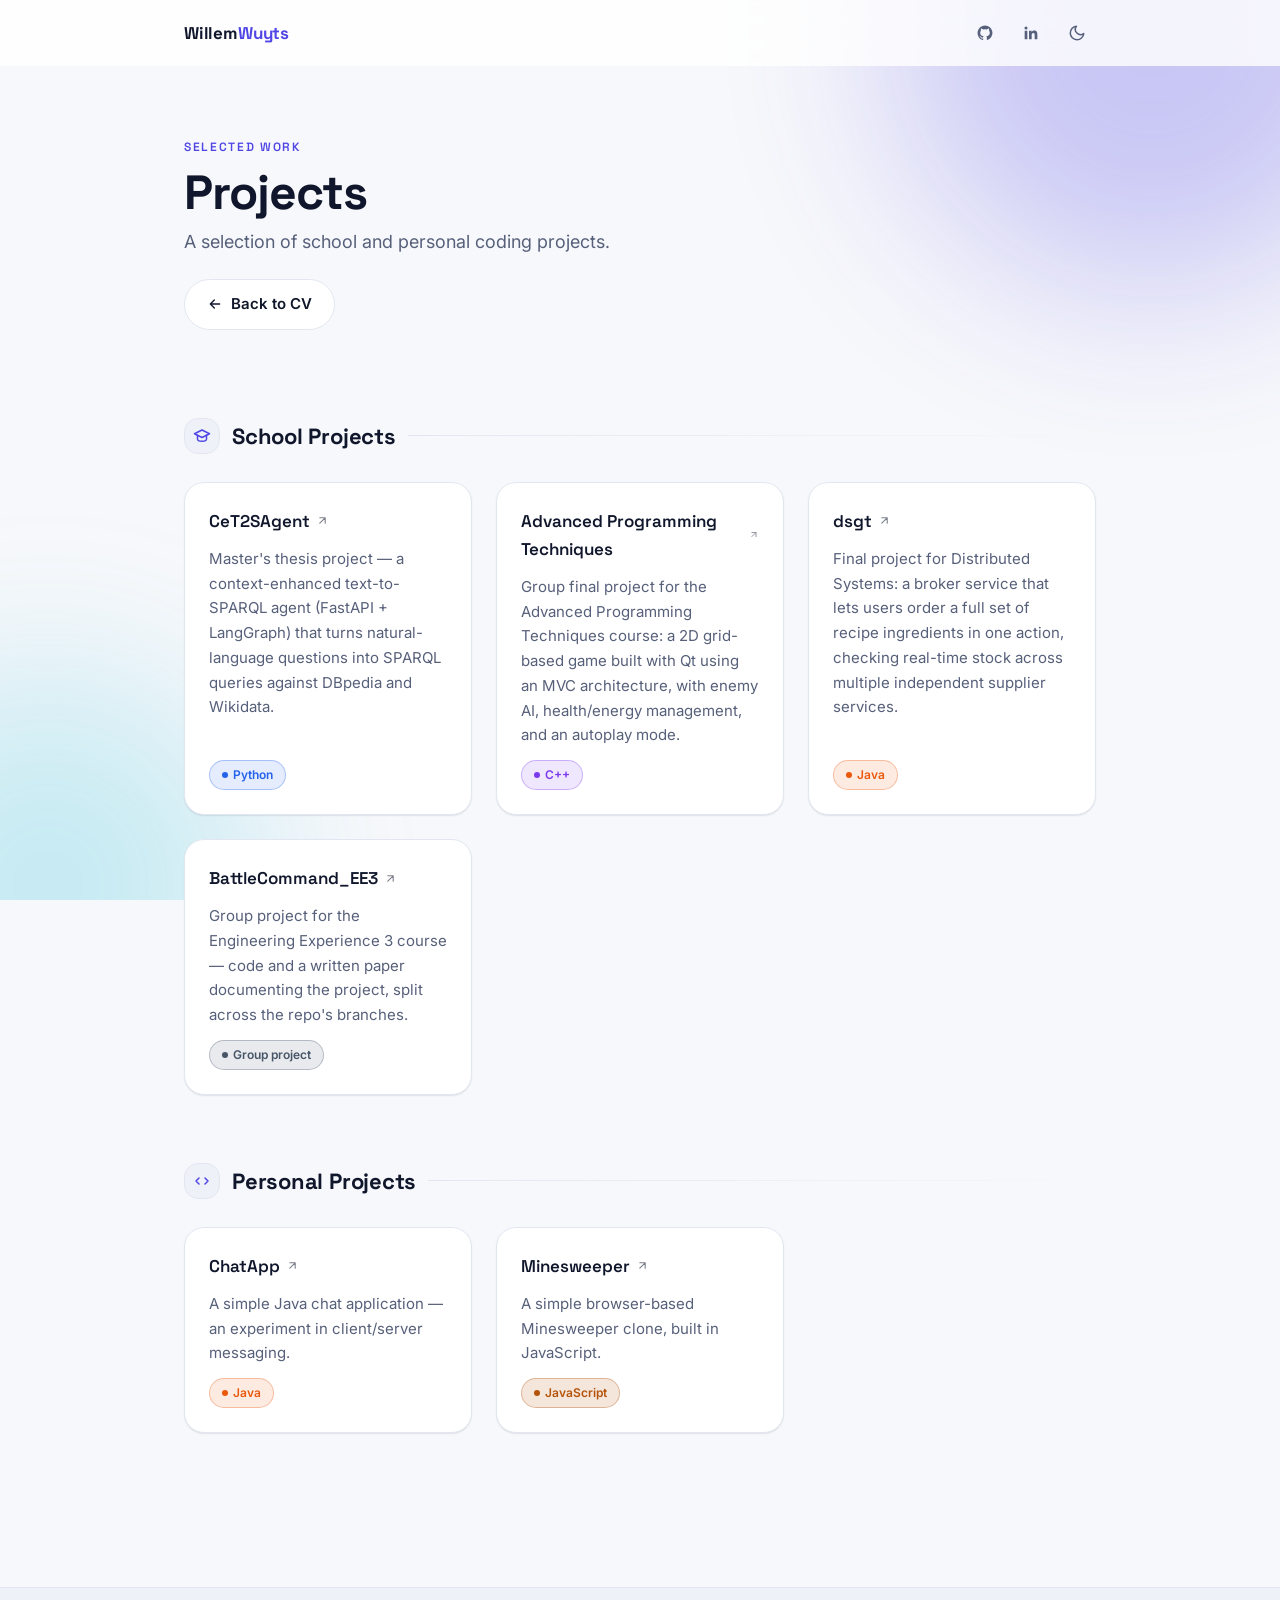
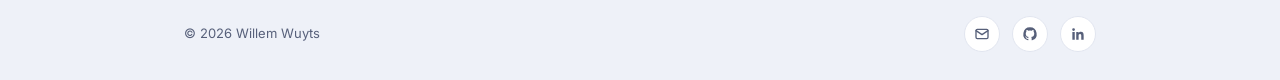
==== projects.html @ 192b3c90 "Redesign: gradient/dark-mode visual overhaul (exploratory) Full restyle of the CV site: nav bar, her" ====
<!DOCTYPE html>
<html lang="en">
<head>
  <meta charset="UTF-8">
  <script>document.documentElement.classList.add('js');</script>
  <meta name="viewport" content="width=device-width, initial-scale=1.0">
  <title>Projects — Willem Wuyts</title>
  <meta name="description" content="School and personal coding projects by Willem Wuyts.">
  <meta name="theme-color" media="(prefers-color-scheme: light)" content="#f7f8fb">
  <meta name="theme-color" media="(prefers-color-scheme: dark)" content="#090c16">

  <meta property="og:type" content="website">
  <meta property="og:title" content="Projects — Willem Wuyts">
  <meta property="og:description" content="School and personal coding projects by Willem Wuyts.">
  <meta property="og:url" content="https://wuytsw.github.io/projects.html">
  <meta property="og:image" content="https://wuytsw.github.io/assets/photo.jpg">
  <meta name="twitter:card" content="summary">

  <link rel="icon" href="assets/favicon.svg" type="image/svg+xml">

  <link rel="preconnect" href="https://fonts.googleapis.com">
  <link rel="preconnect" href="https://fonts.gstatic.com" crossorigin>
  <link href="https://fonts.googleapis.com/css2?family=Inter:wght@400;500;600;700&family=Space+Grotesk:wght@500;600;700&display=swap" rel="stylesheet">

  <link rel="stylesheet" href="css/style.css">
</head>
<body>
  <a class="skip-link" href="#main">Skip to content</a>
  <div class="bg-decor" aria-hidden="true"></div>

  <nav class="site-nav">
    <div class="nav-inner">
      <a class="nav-brand" href="index.html">Willem<span>Wuyts</span></a>

      <details class="nav-details">
        <summary class="nav-toggle" aria-label="Toggle menu">
          <svg viewBox="0 0 24 24" fill="none" stroke="currentColor" stroke-width="2" stroke-linecap="round" stroke-linejoin="round"><path d="M3 6h18M3 12h18M3 18h18"/></svg>
        </summary>
        <ul class="nav-menu">
          <li><a href="index.html#about">About</a></li>
          <li><a href="index.html#experience">Experience</a></li>
          <li><a href="index.html#education">Education</a></li>
          <li><a href="index.html#skills">Skills</a></li>
          <li><a href="projects.html" class="active">Projects</a></li>
        </ul>
      </details>

      <div class="nav-actions">
        <a class="nav-icon-link" href="https://github.com/WuytsW" target="_blank" rel="noopener" aria-label="Willem's GitHub profile">
          <svg viewBox="0 0 24 24" fill="currentColor"><path d="M12 2a10 10 0 0 0-3.16 19.49c.5.09.68-.22.68-.48v-1.7c-2.78.6-3.37-1.34-3.37-1.34-.46-1.16-1.11-1.47-1.11-1.47-.91-.62.07-.6.07-.6 1 .07 1.53 1.03 1.53 1.03.89 1.53 2.34 1.09 2.91.83.09-.65.35-1.09.63-1.34-2.22-.25-4.56-1.11-4.56-4.94 0-1.09.39-1.99 1.03-2.69-.1-.25-.45-1.27.1-2.64 0 0 .84-.27 2.75 1.03a9.5 9.5 0 0 1 5 0c1.91-1.3 2.75-1.03 2.75-1.03.55 1.37.2 2.39.1 2.64.64.7 1.03 1.6 1.03 2.69 0 3.84-2.34 4.68-4.57 4.93.36.31.68.92.68 1.85v2.74c0 .27.18.58.69.48A10 10 0 0 0 12 2z"/></svg>
        </a>
        <a class="nav-icon-link" href="https://www.linkedin.com/in/willem-wuyts-400473408" target="_blank" rel="noopener" aria-label="Willem's LinkedIn profile">
          <svg viewBox="0 0 24 24" fill="currentColor"><path d="M20.45 20.45h-3.55v-5.57c0-1.33-.02-3.03-1.85-3.03-1.85 0-2.14 1.45-2.14 2.94v5.66H9.36V9h3.41v1.56h.05c.48-.9 1.64-1.85 3.38-1.85 3.6 0 4.27 2.37 4.27 5.46v6.28zM5.34 7.43a2.06 2.06 0 1 1 0-4.12 2.06 2.06 0 0 1 0 4.12zM7.12 20.45H3.56V9h3.56v11.45z"/></svg>
        </a>
        <button class="theme-toggle" id="theme-toggle" type="button" aria-label="Toggle dark mode" aria-pressed="false">
          <svg class="icon-sun" viewBox="0 0 24 24" fill="none" stroke="currentColor" stroke-width="2" stroke-linecap="round" stroke-linejoin="round"><circle cx="12" cy="12" r="4"/><path d="M12 2v2M12 20v2M4.93 4.93l1.41 1.41M17.66 17.66l1.41 1.41M2 12h2M20 12h2M4.93 19.07l1.41-1.41M17.66 6.34l1.41-1.41"/></svg>
          <svg class="icon-moon" viewBox="0 0 24 24" fill="none" stroke="currentColor" stroke-width="2" stroke-linecap="round" stroke-linejoin="round"><path d="M21 12.79A9 9 0 1 1 11.21 3 7 7 0 0 0 21 12.79z"/></svg>
        </button>
      </div>
    </div>
  </nav>

  <header class="hero">
    <div class="hero-inner">
      <div class="hero-text reveal">
        <p class="eyebrow">Selected work</p>
        <h1>Projects</h1>
        <p class="tagline">A selection of school and personal coding projects.</p>
        <div class="hero-actions">
          <a class="btn btn-ghost" href="index.html">
            <svg viewBox="0 0 24 24" fill="none" stroke="currentColor" stroke-width="2" stroke-linecap="round" stroke-linejoin="round"><path d="M19 12H5M11 18l-6-6 6-6"/></svg>
            Back to CV
          </a>
        </div>
      </div>
    </div>
  </header>

  <main id="main">
    <div class="container">

      <section id="school-projects" aria-labelledby="school-projects-heading">
        <div class="section-heading">
          <span class="icon">
            <svg viewBox="0 0 24 24" fill="none" stroke="currentColor" stroke-width="2" stroke-linecap="round" stroke-linejoin="round"><path d="M2 9 12 4l10 5-10 5-10-5z"/><path d="M6 11v5c0 1.5 2.5 3 6 3s6-1.5 6-3v-5"/></svg>
          </span>
          <h2 id="school-projects-heading">School Projects</h2>
          <span class="rule" aria-hidden="true"></span>
        </div>

        <div class="project-grid reveal-stagger">

          <div class="project-card reveal">
            <h3>
              <a href="https://github.com/WuytsW-KUL/CeT2SAgent" target="_blank" rel="noopener">
                CeT2SAgent
                <svg viewBox="0 0 24 24" fill="none" stroke="currentColor" stroke-width="2" stroke-linecap="round" stroke-linejoin="round"><path d="M7 17 17 7M7 7h10v10"/></svg>
              </a>
            </h3>
            <p>Master's thesis project — a context-enhanced text-to-SPARQL agent (FastAPI + LangGraph) that turns natural-language questions into SPARQL queries against DBpedia and Wikidata.</p>
            <span class="project-tag" data-tag="python">Python</span>
          </div>

          <div class="project-card reveal">
            <h3>
              <a href="https://github.com/WuytsW-KUL/Advanced-Programming-Techniques" target="_blank" rel="noopener">
                Advanced Programming Techniques
                <svg viewBox="0 0 24 24" fill="none" stroke="currentColor" stroke-width="2" stroke-linecap="round" stroke-linejoin="round"><path d="M7 17 17 7M7 7h10v10"/></svg>
              </a>
            </h3>
            <p>Group final project for the Advanced Programming Techniques course: a 2D grid-based game built with Qt using an MVC architecture, with enemy AI, health/energy management, and an autoplay mode.</p>
            <span class="project-tag" data-tag="cpp">C++</span>
          </div>

          <div class="project-card reveal">
            <h3>
              <a href="https://github.com/WuytsW-KUL/dsgt" target="_blank" rel="noopener">
                dsgt
                <svg viewBox="0 0 24 24" fill="none" stroke="currentColor" stroke-width="2" stroke-linecap="round" stroke-linejoin="round"><path d="M7 17 17 7M7 7h10v10"/></svg>
              </a>
            </h3>
            <p>Final project for Distributed Systems: a broker service that lets users order a full set of recipe ingredients in one action, checking real-time stock across multiple independent supplier services.</p>
            <span class="project-tag" data-tag="java">Java</span>
          </div>

          <div class="project-card reveal">
            <h3>
              <a href="https://github.com/LiamHeynderickx/BattleCommand_EE3" target="_blank" rel="noopener">
                BattleCommand_EE3
                <svg viewBox="0 0 24 24" fill="none" stroke="currentColor" stroke-width="2" stroke-linecap="round" stroke-linejoin="round"><path d="M7 17 17 7M7 7h10v10"/></svg>
              </a>
            </h3>
            <p>Group project for the Engineering Experience 3 course — code and a written paper documenting the project, split across the repo's branches.</p>
            <span class="project-tag" data-tag="group">Group project</span>
          </div>

        </div>
      </section>

      <section id="personal-projects" aria-labelledby="personal-projects-heading">
        <div class="section-heading">
          <span class="icon">
            <svg viewBox="0 0 24 24" fill="none" stroke="currentColor" stroke-width="2" stroke-linecap="round" stroke-linejoin="round"><path d="m8 16-4-4 4-4M16 8l4 4-4 4"/></svg>
          </span>
          <h2 id="personal-projects-heading">Personal Projects</h2>
          <span class="rule" aria-hidden="true"></span>
        </div>

        <div class="project-grid reveal-stagger">

          <div class="project-card reveal">
            <h3>
              <a href="https://github.com/WuytsW/ChatApp" target="_blank" rel="noopener">
                ChatApp
                <svg viewBox="0 0 24 24" fill="none" stroke="currentColor" stroke-width="2" stroke-linecap="round" stroke-linejoin="round"><path d="M7 17 17 7M7 7h10v10"/></svg>
              </a>
            </h3>
            <p>A simple Java chat application — an experiment in client/server messaging.</p>
            <span class="project-tag" data-tag="java">Java</span>
          </div>

          <div class="project-card reveal">
            <h3>
              <a href="https://github.com/WuytsW/Minesweeper" target="_blank" rel="noopener">
                Minesweeper
                <svg viewBox="0 0 24 24" fill="none" stroke="currentColor" stroke-width="2" stroke-linecap="round" stroke-linejoin="round"><path d="M7 17 17 7M7 7h10v10"/></svg>
              </a>
            </h3>
            <p>A simple browser-based Minesweeper clone, built in JavaScript.</p>
            <span class="project-tag" data-tag="javascript">JavaScript</span>
          </div>

        </div>
      </section>

    </div>
  </main>

  <footer>
    <div class="footer-inner">
      <p class="footer-note">&copy; 2026 Willem Wuyts</p>
      <ul class="footer-links">
        <li>
          <a href="mailto:wuytswillem@gmail.com" aria-label="Email Willem">
            <svg viewBox="0 0 24 24" fill="none" stroke="currentColor" stroke-width="2" stroke-linecap="round" stroke-linejoin="round"><rect x="3" y="5" width="18" height="14" rx="2"/><path d="m3 7 9 6 9-6"/></svg>
          </a>
        </li>
        <li>
          <a href="https://github.com/WuytsW" target="_blank" rel="noopener" aria-label="Willem's GitHub profile">
            <svg viewBox="0 0 24 24" fill="currentColor"><path d="M12 2a10 10 0 0 0-3.16 19.49c.5.09.68-.22.68-.48v-1.7c-2.78.6-3.37-1.34-3.37-1.34-.46-1.16-1.11-1.47-1.11-1.47-.91-.62.07-.6.07-.6 1 .07 1.53 1.03 1.53 1.03.89 1.53 2.34 1.09 2.91.83.09-.65.35-1.09.63-1.34-2.22-.25-4.56-1.11-4.56-4.94 0-1.09.39-1.99 1.03-2.69-.1-.25-.45-1.27.1-2.64 0 0 .84-.27 2.75 1.03a9.5 9.5 0 0 1 5 0c1.91-1.3 2.75-1.03 2.75-1.03.55 1.37.2 2.39.1 2.64.64.7 1.03 1.6 1.03 2.69 0 3.84-2.34 4.68-4.57 4.93.36.31.68.92.68 1.85v2.74c0 .27.18.58.69.48A10 10 0 0 0 12 2z"/></svg>
          </a>
        </li>
        <li>
          <a href="https://www.linkedin.com/in/willem-wuyts-400473408" target="_blank" rel="noopener" aria-label="Willem's LinkedIn profile">
            <svg viewBox="0 0 24 24" fill="currentColor"><path d="M20.45 20.45h-3.55v-5.57c0-1.33-.02-3.03-1.85-3.03-1.85 0-2.14 1.45-2.14 2.94v5.66H9.36V9h3.41v1.56h.05c.48-.9 1.64-1.85 3.38-1.85 3.6 0 4.27 2.37 4.27 5.46v6.28zM5.34 7.43a2.06 2.06 0 1 1 0-4.12 2.06 2.06 0 0 1 0 4.12zM7.12 20.45H3.56V9h3.56v11.45z"/></svg>
          </a>
        </li>
      </ul>
    </div>
  </footer>

  <a href="#top" class="back-to-top" aria-label="Back to top">
    <svg viewBox="0 0 24 24" fill="none" stroke="currentColor" stroke-width="2" stroke-linecap="round" stroke-linejoin="round"><path d="M12 19V5M5 12l7-7 7 7"/></svg>
  </a>

  <script src="js/main.js"></script>
</body>
</html>
---- css/style.css ----
/* ==========================================================================
   Design tokens
   ========================================================================== */

:root {
  /* Light theme (default) */
  --bg: #f7f8fb;
  --surface: #ffffff;
  --surface-alt: #eef1f8;
  --text: #10162b;
  --text-muted: #57607a;
  --border: #e2e6f0;
  --border-strong: #c7cee0;

  --accent-a: #4f46e5;   /* indigo */
  --accent-b: #06b6d4;   /* cyan */
  --accent: #4f46e5;
  --accent-strong: #4338ca;
  --focus: #4f46e5;

  --gradient-accent: linear-gradient(135deg, var(--accent-a), var(--accent-b));

  --shadow-sm: 0 1px 2px rgba(16, 22, 43, 0.06), 0 1px 1px rgba(16, 22, 43, 0.04);
  --shadow-md: 0 6px 16px rgba(16, 22, 43, 0.08), 0 2px 6px rgba(16, 22, 43, 0.05);
  --shadow-lg: 0 18px 40px rgba(16, 22, 43, 0.14), 0 6px 12px rgba(16, 22, 43, 0.06);

  --font-sans: "Inter", -apple-system, BlinkMacSystemFont, "Segoe UI", Roboto,
    Helvetica, Arial, sans-serif, "Apple Color Emoji", "Segoe UI Emoji";
  --font-display: "Space Grotesk", var(--font-sans);

  --container: 60rem;

  --radius-sm: 0.5rem;
  --radius-md: 0.875rem;
  --radius-lg: 1.25rem;
  --radius-full: 999px;

  --space-1: 0.5rem;
  --space-2: 1rem;
  --space-3: 1.5rem;
  --space-4: 2rem;
  --space-5: 3rem;

  color-scheme: light;
}

/* System dark mode (no explicit choice made yet) */
@media (prefers-color-scheme: dark) {
  :root:not([data-theme="light"]) {
    --bg: #090c16;
    --surface: #10152a;
    --surface-alt: #171d38;
    --text: #e8ebf7;
    --text-muted: #9aa3c4;
    --border: #262e4d;
    --border-strong: #38416a;

    --accent-a: #818cf8;
    --accent-b: #22d3ee;
    --accent: #8b93f9;
    --accent-strong: #a5b0fb;
    --focus: #8b93f9;

    --shadow-sm: 0 1px 2px rgba(0, 0, 0, 0.45);
    --shadow-md: 0 10px 24px rgba(0, 0, 0, 0.45);
    --shadow-lg: 0 22px 48px rgba(0, 0, 0, 0.55);

    color-scheme: dark;
  }
}

/* Explicit user choice, via the theme toggle (persisted in localStorage) */
:root[data-theme="dark"] {
  --bg: #090c16;
  --surface: #10152a;
  --surface-alt: #171d38;
  --text: #e8ebf7;
  --text-muted: #9aa3c4;
  --border: #262e4d;
  --border-strong: #38416a;

  --accent-a: #818cf8;
  --accent-b: #22d3ee;
  --accent: #8b93f9;
  --accent-strong: #a5b0fb;
  --focus: #8b93f9;

  --shadow-sm: 0 1px 2px rgba(0, 0, 0, 0.45);
  --shadow-md: 0 10px 24px rgba(0, 0, 0, 0.45);
  --shadow-lg: 0 22px 48px rgba(0, 0, 0, 0.55);

  color-scheme: dark;
}

/* ==========================================================================
   Reset
   ========================================================================== */

*,
*::before,
*::after {
  box-sizing: border-box;
}

body {
  margin: 0;
}

img {
  max-width: 100%;
  height: auto;
  display: block;
}

ul {
  list-style: none;
}

@media (prefers-reduced-motion: no-preference) {
  html {
    scroll-behavior: smooth;
  }
}

/* ==========================================================================
   Base / typography
   ========================================================================== */

html {
  -webkit-text-size-adjust: 100%;
  scrollbar-color: var(--border-strong) var(--surface-alt);
  scrollbar-width: thin;
}

body {
  min-height: 100vh;
  display: flex;
  flex-direction: column;
  background: var(--bg);
  color: var(--text);
  font-family: var(--font-sans);
  font-size: 1rem;
  line-height: 1.65;
  -webkit-font-smoothing: antialiased;
  text-rendering: optimizeLegibility;
  transition: background-color 0.2s ease, color 0.2s ease;
}

main {
  flex: 1 0 auto;
  position: relative;
  z-index: 1;
}

h1, h2, h3 {
  font-family: var(--font-display);
  color: var(--text);
}

p {
  margin: 0 0 var(--space-2);
}

a {
  color: var(--accent-strong);
  text-decoration-thickness: 1px;
  text-underline-offset: 2px;
}

a:hover {
  text-decoration-color: currentColor;
}

:focus-visible {
  outline: 2px solid var(--focus);
  outline-offset: 3px;
  border-radius: 2px;
}

::selection {
  background: var(--accent-a);
  color: #fff;
}

/* Skip link */
.skip-link {
  position: absolute;
  left: 1rem;
  top: -3rem;
  z-index: 100;
  background: var(--accent);
  color: #fff;
  padding: 0.6rem 1rem;
  border-radius: var(--radius-sm);
  text-decoration: none;
  font-weight: 600;
  font-size: 0.875rem;
  transition: top 0.2s ease;
}

.skip-link:focus {
  top: 1rem;
}

/* ==========================================================================
   Decorative background
   ========================================================================== */

.bg-decor {
  position: fixed;
  inset: 0;
  overflow: hidden;
  z-index: 0;
  pointer-events: none;
}

.bg-decor::before,
.bg-decor::after {
  content: "";
  position: absolute;
  border-radius: 50%;
  filter: blur(90px);
  opacity: 0.28;
}

.bg-decor::before {
  width: 32rem;
  height: 32rem;
  top: -14rem;
  right: -8rem;
  background: var(--accent-a);
}

.bg-decor::after {
  width: 26rem;
  height: 26rem;
  bottom: -12rem;
  left: -10rem;
  background: var(--accent-b);
  opacity: 0.2;
}

@media (prefers-color-scheme: dark) {
  :root:not([data-theme="light"]) .bg-decor::before,
  :root:not([data-theme="light"]) .bg-decor::after {
    opacity: 0.16;
  }
}

:root[data-theme="dark"] .bg-decor::before,
:root[data-theme="dark"] .bg-decor::after {
  opacity: 0.16;
}

/* ==========================================================================
   Navigation
   ========================================================================== */

.site-nav {
  position: sticky;
  top: 0;
  z-index: 50;
  background: color-mix(in srgb, var(--surface) 80%, transparent);
  backdrop-filter: blur(12px);
  -webkit-backdrop-filter: blur(12px);
  border-bottom: 1px solid transparent;
  transition: border-color 0.2s ease, box-shadow 0.2s ease, background-color 0.2s ease;
}

.site-nav.scrolled {
  border-bottom-color: var(--border);
  box-shadow: var(--shadow-sm);
}

.nav-inner {
  max-width: var(--container);
  margin-inline: auto;
  padding: 0.85rem 1.5rem;
  display: flex;
  align-items: center;
  justify-content: space-between;
  gap: 1rem;
}

.nav-brand {
  font-family: var(--font-display);
  font-weight: 700;
  font-size: 1.0625rem;
  letter-spacing: -0.01em;
  color: var(--text);
  text-decoration: none;
  white-space: nowrap;
}

.nav-brand span {
  color: var(--accent);
}

.nav-details {
  position: static;
}

.nav-details summary.nav-toggle {
  list-style: none;
  display: none;
  align-items: center;
  justify-content: center;
  width: 2.375rem;
  height: 2.375rem;
  border-radius: 50%;
  color: var(--text);
  cursor: pointer;
  border: 1px solid transparent;
  transition: background-color 0.15s ease, border-color 0.15s ease;
}

.nav-details summary.nav-toggle::-webkit-details-marker {
  display: none;
}

.nav-details summary.nav-toggle::marker {
  content: "";
}

.nav-details summary.nav-toggle svg {
  width: 20px;
  height: 20px;
}

.nav-details summary.nav-toggle:hover {
  background: var(--surface-alt);
  border-color: var(--border);
}

.nav-menu {
  display: flex;
  align-items: center;
  gap: 1.75rem;
  margin: 0;
  padding: 0;
}

.nav-menu a {
  position: relative;
  display: inline-block;
  padding: 0.3rem 0.05rem;
  font-size: 0.9375rem;
  font-weight: 500;
  color: var(--text-muted);
  text-decoration: none;
}

.nav-menu a::after {
  content: "";
  position: absolute;
  left: 0;
  right: 0;
  bottom: -3px;
  height: 2px;
  border-radius: 2px;
  background: var(--gradient-accent);
  transform: scaleX(0);
  transform-origin: left;
  transition: transform 0.2s ease;
}

.nav-menu a:hover,
.nav-menu a.active {
  color: var(--text);
}

.nav-menu a:hover::after,
.nav-menu a.active::after {
  transform: scaleX(1);
}

.nav-actions {
  display: flex;
  align-items: center;
  gap: 0.5rem;
}

.nav-icon-link,
.theme-toggle {
  display: inline-flex;
  align-items: center;
  justify-content: center;
  width: 2.375rem;
  height: 2.375rem;
  border-radius: 50%;
  color: var(--text-muted);
  background: transparent;
  border: 1px solid transparent;
  cursor: pointer;
  text-decoration: none;
  transition: background-color 0.15s ease, color 0.15s ease, border-color 0.15s ease, transform 0.15s ease;
}

.nav-icon-link svg,
.theme-toggle svg {
  width: 18px;
  height: 18px;
}

.nav-icon-link:hover,
.theme-toggle:hover {
  color: var(--accent);
  background: var(--surface-alt);
  border-color: var(--border);
  transform: translateY(-1px);
}

.theme-toggle .icon-sun {
  display: none;
}

.theme-toggle .icon-moon {
  display: block;
}

:root[data-theme="dark"] .theme-toggle .icon-sun {
  display: block;
}

:root[data-theme="dark"] .theme-toggle .icon-moon {
  display: none;
}

@media (prefers-color-scheme: dark) {
  :root:not([data-theme="light"]) .theme-toggle .icon-sun {
    display: block;
  }
  :root:not([data-theme="light"]) .theme-toggle .icon-moon {
    display: none;
  }
}

@media (max-width: 767.98px) {
  .nav-details summary.nav-toggle {
    display: inline-flex;
  }

  /* Only render the menu when the <details> is open — this is what makes
     the hamburger work with zero JS. */
  .nav-details:not([open]) .nav-menu {
    display: none;
  }

  .nav-details[open] .nav-menu {
    display: flex;
    flex-direction: column;
    align-items: stretch;
    gap: 0.15rem;
    position: absolute;
    left: 0;
    right: 0;
    top: 100%;
    background: var(--surface);
    border-bottom: 1px solid var(--border);
    box-shadow: var(--shadow-md);
    padding: 0.5rem 1.5rem 1.25rem;
  }

  .nav-menu a {
    padding: 0.65rem 0.1rem;
  }

  .nav-menu a::after {
    display: none;
  }
}

@media (min-width: 768px) {
  .nav-menu {
    display: flex !important;
    position: static;
    flex-direction: row;
    background: none;
    box-shadow: none;
    padding: 0;
    border: 0;
  }
}

/* ==========================================================================
   Hero
   ========================================================================== */

.hero {
  position: relative;
  padding: clamp(2.5rem, 6vw, 4.5rem) 0 clamp(2rem, 5vw, 3rem);
}

.hero-inner {
  max-width: var(--container);
  margin-inline: auto;
  padding-inline: 1.5rem;
  display: flex;
  align-items: center;
  gap: clamp(1.75rem, 4vw, 3.25rem);
}

.avatar-wrap {
  position: relative;
  flex-shrink: 0;
}

.avatar-wrap::before {
  content: "";
  position: absolute;
  inset: -16px;
  background: var(--gradient-accent);
  filter: blur(24px);
  opacity: 0.35;
  border-radius: 50%;
  z-index: 0;
  animation: pulse-glow 6s ease-in-out infinite;
}

.avatar-ring {
  position: relative;
  z-index: 1;
  display: inline-flex;
  padding: 4px;
  border-radius: 50%;
  background: var(--gradient-accent);
  box-shadow: var(--shadow-lg);
}

.avatar {
  width: 168px;
  height: 168px;
  border-radius: 50%;
  object-fit: cover;
  border: 4px solid var(--surface);
}

@keyframes pulse-glow {
  0%, 100% { opacity: 0.28; transform: scale(1); }
  50% { opacity: 0.48; transform: scale(1.06); }
}

@media (prefers-reduced-motion: reduce) {
  .avatar-wrap::before {
    animation: none;
  }
}

.eyebrow {
  font-family: var(--font-display);
  text-transform: uppercase;
  letter-spacing: 0.14em;
  font-size: 0.75rem;
  font-weight: 600;
  color: var(--accent);
  margin: 0 0 0.6rem;
}

.hero h1 {
  font-size: clamp(2.25rem, 5vw, 3rem);
  font-weight: 700;
  letter-spacing: -0.02em;
  line-height: 1.05;
  margin: 0 0 0.55rem;
}

.hero .tagline {
  font-size: 1.125rem;
  color: var(--text-muted);
  max-width: 40ch;
  margin: 0 0 1.4rem;
}

.hero-text .contact {
  display: flex;
  flex-wrap: wrap;
  gap: 0.5rem 0.6rem;
  margin: 0 0 1.75rem;
  padding: 0;
}

.hero-text .contact li {
  display: inline-flex;
  align-items: center;
  gap: 0.4rem;
  font-size: 0.875rem;
  color: var(--text-muted);
  background: var(--surface);
  border: 1px solid var(--border);
  padding: 0.35rem 0.8rem 0.35rem 0.65rem;
  border-radius: var(--radius-full);
  box-shadow: var(--shadow-sm);
}

.hero-text .contact li svg {
  width: 14px;
  height: 14px;
  color: var(--accent);
  flex-shrink: 0;
}

.hero-text .contact a {
  color: inherit;
  text-decoration: none;
}

.hero-text .contact a:hover {
  color: var(--accent);
}

.hero-actions {
  display: flex;
  flex-wrap: wrap;
  gap: 0.75rem;
}

@media (max-width: 720px) {
  .hero-inner {
    flex-direction: column;
    text-align: center;
  }

  .hero .tagline {
    max-width: none;
  }

  .hero-text .contact,
  .hero-actions {
    justify-content: center;
  }
}

/* ==========================================================================
   Buttons
   ========================================================================== */

.btn {
  display: inline-flex;
  align-items: center;
  gap: 0.5rem;
  padding: 0.75rem 1.375rem;
  border-radius: var(--radius-full);
  font-weight: 600;
  font-size: 0.9375rem;
  text-decoration: none;
  border: 1px solid transparent;
  cursor: pointer;
  transition: transform 0.15s ease, box-shadow 0.15s ease, background-color 0.15s ease,
    color 0.15s ease, border-color 0.15s ease;
}

.btn svg {
  width: 16px;
  height: 16px;
}

.btn-primary {
  background: var(--gradient-accent);
  color: #fff;
  box-shadow: var(--shadow-md);
}

.btn-primary:hover {
  transform: translateY(-2px);
  box-shadow: var(--shadow-lg);
}

.btn-ghost {
  background: var(--surface);
  color: var(--text);
  border-color: var(--border);
}

.btn-ghost:hover {
  border-color: var(--accent);
  color: var(--accent);
  transform: translateY(-2px);
  background: var(--surface-alt);
}

/* ==========================================================================
   Sections
   ========================================================================== */

main .container {
  max-width: var(--container);
  margin-inline: auto;
  padding: 0 1.5rem clamp(3rem, 6vw, 5rem);
}

section {
  margin-top: clamp(2.75rem, 6vw, 4.25rem);
  scroll-margin-top: 5.5rem;
}

section:first-of-type {
  margin-top: clamp(1.75rem, 4vw, 2.5rem);
}

.section-heading {
  display: flex;
  align-items: center;
  gap: 0.75rem;
  margin: 0 0 1.5rem;
}

.section-heading .icon {
  display: inline-flex;
  align-items: center;
  justify-content: center;
  width: 2.25rem;
  height: 2.25rem;
  flex-shrink: 0;
  border-radius: var(--radius-md);
  background: var(--surface-alt);
  border: 1px solid var(--border);
  color: var(--accent);
}

.section-heading .icon svg {
  width: 18px;
  height: 18px;
}

.section-heading h2 {
  font-size: 1.375rem;
  font-weight: 700;
  letter-spacing: -0.01em;
  margin: 0;
}

.section-heading .rule {
  flex: 1;
  height: 1px;
  background: linear-gradient(90deg, var(--border), transparent);
}

section h3 {
  font-size: 1.0625rem;
  font-weight: 600;
  margin: 0;
}

section > p {
  max-width: 66ch;
}

/* About */

.about-card {
  position: relative;
  background: var(--surface);
  border: 1px solid var(--border);
  border-radius: var(--radius-lg);
  box-shadow: var(--shadow-sm);
  padding: 1.75rem 1.75rem 1.75rem 2.1rem;
}

.about-card::before {
  content: "";
  position: absolute;
  left: 0;
  top: 1rem;
  bottom: 1rem;
  width: 4px;
  border-radius: 4px;
  background: var(--gradient-accent);
}

.about-card p {
  margin: 0;
  font-size: 1.0625rem;
  max-width: 66ch;
}

.about-card p + p {
  margin-top: 1rem;
}

/* ==========================================================================
   Timeline (experience / education)
   ========================================================================== */

.timeline {
  display: flex;
  flex-direction: column;
  gap: 2.25rem;
}

.entry {
  display: flex;
  gap: 1.1rem;
}

.entry-marker {
  flex: none;
  width: 0.75rem;
  position: relative;
  padding-top: 0.4rem;
}

.entry-marker .dot {
  position: relative;
  z-index: 1;
  display: block;
  width: 0.75rem;
  height: 0.75rem;
  border-radius: 50%;
  background: var(--gradient-accent);
  box-shadow: 0 0 0 4px var(--bg);
}

.entry:not(:last-child) .entry-marker::after {
  content: "";
  position: absolute;
  left: 50%;
  top: 1.1rem;
  bottom: -2.25rem;
  width: 2px;
  background: var(--border);
  transform: translateX(-50%);
}

.entry-content {
  flex: 1;
  min-width: 0;
}

.entry-header {
  display: flex;
  flex-wrap: wrap;
  justify-content: space-between;
  align-items: baseline;
  gap: 0.35rem 1rem;
  margin-bottom: 0.15rem;
}

.meta {
  font-size: 0.875rem;
  color: var(--text-muted);
  margin: 0 0 var(--space-1);
}

.date-pill {
  flex-shrink: 0;
  font-size: 0.8125rem;
  font-weight: 500;
  white-space: nowrap;
  background: var(--surface-alt);
  border: 1px solid var(--border);
  padding: 0.2rem 0.75rem;
  border-radius: var(--radius-full);
  margin: 0;
}

.org {
  font-weight: 500;
  color: var(--text-muted);
}

section ul {
  margin: 0.6rem 0 0;
  padding-left: 1.15rem;
}

section li {
  margin-bottom: 0.5rem;
  padding-left: 0.15rem;
}

section li::marker {
  color: var(--accent);
}

/* ==========================================================================
   Skills
   ========================================================================== */

.skills-list {
  display: flex;
  flex-wrap: wrap;
  gap: 0.65rem;
  padding: 0;
  margin: 0;
}

.skills-list li {
  margin: 0;
  background: var(--surface);
  border: 1px solid var(--border);
  padding: 0.55rem 1.05rem;
  border-radius: var(--radius-full);
  font-size: 0.875rem;
  font-weight: 500;
  color: var(--text);
  box-shadow: var(--shadow-sm);
  transition: transform 0.15s ease, box-shadow 0.15s ease, border-color 0.15s ease, color 0.15s ease;
}

.skills-list li::marker {
  content: none;
}

.skills-list li:hover {
  transform: translateY(-3px);
  box-shadow: var(--shadow-md);
  border-color: var(--accent);
  color: var(--accent-strong);
}

/* ==========================================================================
   CTA row
   ========================================================================== */

.btn-row {
  margin-top: clamp(2.75rem, 6vw, 4rem);
  text-align: center;
}

/* ==========================================================================
   Project cards
   ========================================================================== */

.project-intro {
  color: var(--text-muted);
  max-width: 60ch;
  margin: -0.5rem 0 0;
}

.project-grid {
  display: grid;
  grid-template-columns: repeat(auto-fill, minmax(260px, 1fr));
  gap: 1.5rem;
  margin-top: 1.75rem;
}

.project-card {
  position: relative;
  overflow: hidden;
  display: flex;
  flex-direction: column;
  align-items: flex-start;
  gap: 0.75rem;
  background: var(--surface);
  border: 1px solid var(--border);
  border-radius: var(--radius-lg);
  padding: 1.5rem;
  box-shadow: var(--shadow-sm);
  transition: transform 0.2s ease, box-shadow 0.2s ease, border-color 0.2s ease;
}

.project-card::before {
  content: "";
  position: absolute;
  inset: 0 0 auto 0;
  height: 3px;
  background: var(--gradient-accent);
  transform: scaleX(0);
  transform-origin: left;
  transition: transform 0.25s ease;
}

.project-card:hover {
  transform: translateY(-5px);
  box-shadow: var(--shadow-lg);
  border-color: var(--border-strong);
}

.project-card:hover::before {
  transform: scaleX(1);
}

.project-card h3 {
  font-size: 1.0625rem;
  margin: 0;
}

.project-card h3 a {
  display: inline-flex;
  align-items: center;
  gap: 0.35rem;
  color: var(--text);
  text-decoration: none;
}

.project-card h3 a svg {
  width: 13px;
  height: 13px;
  opacity: 0.55;
  transition: transform 0.15s ease, opacity 0.15s ease;
}

.project-card h3 a:hover {
  color: var(--accent);
}

.project-card h3 a:hover svg {
  transform: translate(2px, -2px);
  opacity: 1;
}

.project-card p {
  margin: 0;
  font-size: 0.9375rem;
  color: var(--text-muted);
  flex-grow: 1;
}

.project-tag {
  align-self: flex-start;
  display: inline-flex;
  align-items: center;
  font-size: 0.75rem;
  font-weight: 600;
  padding: 0.25rem 0.75rem;
  border-radius: var(--radius-full);
  border: 1px solid var(--border);
  color: var(--text-muted);
}

.project-tag::before {
  content: "";
  width: 6px;
  height: 6px;
  border-radius: 50%;
  background: currentColor;
  display: inline-block;
  margin-right: 0.45em;
}

:root {
  --tag-python: #2563eb;
  --tag-cpp: #7c3aed;
  --tag-java: #ea580c;
  --tag-js: #b45309;
  --tag-group: #475569;
}

@media (prefers-color-scheme: dark) {
  :root:not([data-theme="light"]) {
    --tag-python: #7aa2fa;
    --tag-cpp: #b39bfb;
    --tag-java: #fb923c;
    --tag-js: #fbbf24;
    --tag-group: #9aa5c9;
  }
}

:root[data-theme="dark"] {
  --tag-python: #7aa2fa;
  --tag-cpp: #b39bfb;
  --tag-java: #fb923c;
  --tag-js: #fbbf24;
  --tag-group: #9aa5c9;
}

.project-tag[data-tag="python"] {
  color: var(--tag-python);
  background: color-mix(in srgb, var(--tag-python) 12%, transparent);
  border-color: color-mix(in srgb, var(--tag-python) 32%, transparent);
}

.project-tag[data-tag="cpp"] {
  color: var(--tag-cpp);
  background: color-mix(in srgb, var(--tag-cpp) 12%, transparent);
  border-color: color-mix(in srgb, var(--tag-cpp) 32%, transparent);
}

.project-tag[data-tag="java"] {
  color: var(--tag-java);
  background: color-mix(in srgb, var(--tag-java) 12%, transparent);
  border-color: color-mix(in srgb, var(--tag-java) 32%, transparent);
}

.project-tag[data-tag="javascript"] {
  color: var(--tag-js);
  background: color-mix(in srgb, var(--tag-js) 14%, transparent);
  border-color: color-mix(in srgb, var(--tag-js) 34%, transparent);
}

.project-tag[data-tag="group"] {
  color: var(--tag-group);
  background: color-mix(in srgb, var(--tag-group) 12%, transparent);
  border-color: color-mix(in srgb, var(--tag-group) 32%, transparent);
}

/* ==========================================================================
   Footer
   ========================================================================== */

footer {
  margin-top: clamp(3rem, 6vw, 5rem);
  border-top: 1px solid var(--border);
  background: var(--surface-alt);
  position: relative;
  z-index: 1;
}

.footer-inner {
  max-width: var(--container);
  margin-inline: auto;
  padding: 1.75rem 1.5rem;
  display: flex;
  flex-wrap: wrap;
  align-items: center;
  justify-content: space-between;
  gap: 1rem;
}

.footer-note {
  font-size: 0.8125rem;
  color: var(--text-muted);
  margin: 0;
}

.footer-links {
  display: flex;
  gap: 0.75rem;
  margin: 0;
  padding: 0;
}

.footer-links a {
  display: inline-flex;
  align-items: center;
  justify-content: center;
  width: 2.25rem;
  height: 2.25rem;
  border-radius: 50%;
  background: var(--surface);
  border: 1px solid var(--border);
  color: var(--text-muted);
  text-decoration: none;
  transition: color 0.15s ease, border-color 0.15s ease, transform 0.15s ease;
}

.footer-links a svg {
  width: 16px;
  height: 16px;
}

.footer-links a:hover {
  color: var(--accent);
  border-color: var(--accent);
  transform: translateY(-2px);
}

/* ==========================================================================
   Back to top
   ========================================================================== */

.back-to-top {
  position: fixed;
  right: 1.25rem;
  bottom: 1.25rem;
  z-index: 40;
  display: flex;
  align-items: center;
  justify-content: center;
  width: 2.75rem;
  height: 2.75rem;
  border-radius: 50%;
  background: var(--surface);
  border: 1px solid var(--border);
  color: var(--text);
  box-shadow: var(--shadow-md);
  text-decoration: none;
  opacity: 0;
  visibility: hidden;
  transform: translateY(10px);
  transition: opacity 0.2s ease, transform 0.2s ease, visibility 0.2s, color 0.15s ease, border-color 0.15s ease;
}

.back-to-top svg {
  width: 18px;
  height: 18px;
}

.back-to-top.visible {
  opacity: 1;
  visibility: visible;
  transform: translateY(0);
}

.back-to-top:hover {
  color: var(--accent);
  border-color: var(--accent);
  transform: translateY(-2px);
}

/* ==========================================================================
   Scroll-reveal
   ========================================================================== */

/* Content is visible by default — this is the no-JS fallback. The tiny
   inline script at the top of <head> adds `.js` to <html> before first
   paint; only then do reveal targets start hidden and wait to be
   animated in by main.js's IntersectionObserver. If JS is disabled,
   nothing here ever applies and the page just renders normally. */
.js .reveal {
  opacity: 0;
  transform: translateY(18px);
  transition: opacity 0.6s ease, transform 0.6s ease;
}

.js .reveal.in-view {
  opacity: 1;
  transform: translateY(0);
}

.js .reveal-stagger > *:nth-child(2) { transition-delay: 0.07s; }
.js .reveal-stagger > *:nth-child(3) { transition-delay: 0.14s; }
.js .reveal-stagger > *:nth-child(4) { transition-delay: 0.21s; }
.js .reveal-stagger > *:nth-child(5) { transition-delay: 0.28s; }
.js .reveal-stagger > *:nth-child(6) { transition-delay: 0.35s; }
.js .reveal-stagger > *:nth-child(n + 7) { transition-delay: 0.4s; }

/* ==========================================================================
   Scrollbar
   ========================================================================== */

::-webkit-scrollbar {
  width: 10px;
  height: 10px;
}

::-webkit-scrollbar-track {
  background: var(--surface-alt);
}

::-webkit-scrollbar-thumb {
  background: var(--border-strong);
  border-radius: 999px;
  border: 2px solid var(--surface-alt);
}

::-webkit-scrollbar-thumb:hover {
  background: var(--accent);
}

/* ==========================================================================
   Responsive
   ========================================================================== */

@media (max-width: 600px) {
  .avatar {
    width: 128px;
    height: 128px;
  }

  .entry {
    gap: 0.85rem;
  }

  .project-grid {
    grid-template-columns: 1fr;
  }
}

/* ==========================================================================
   Reduced motion
   ========================================================================== */

@media (prefers-reduced-motion: reduce) {
  *, *::before, *::after {
    animation-duration: 0.001ms !important;
    animation-iteration-count: 1 !important;
    transition-duration: 0.001ms !important;
    scroll-behavior: auto !important;
  }
}

/* ==========================================================================
   Print
   ========================================================================== */

@media print {
  .site-nav,
  .bg-decor,
  .back-to-top,
  .hero-actions,
  .nav-actions,
  .skip-link {
    display: none !important;
  }

  /* Printing (e.g. Chrome's "Save as PDF") expands the page without
     firing scroll/intersection events, so anything still waiting to be
     scroll-revealed must be forced visible here. */
  .reveal {
    opacity: 1 !important;
    transform: none !important;
    transition: none !important;
  }

  body {
    background: #fff;
    color: #000;
  }

  a {
    color: #000;
    text-decoration: underline;
  }

  .avatar-wrap::before {
    display: none;
  }

  .about-card,
  .project-card,
  .skills-list li,
  .hero-text .contact li {
    box-shadow: none;
  }

  section {
    break-inside: avoid;
  }

  footer {
    background: none;
  }
}
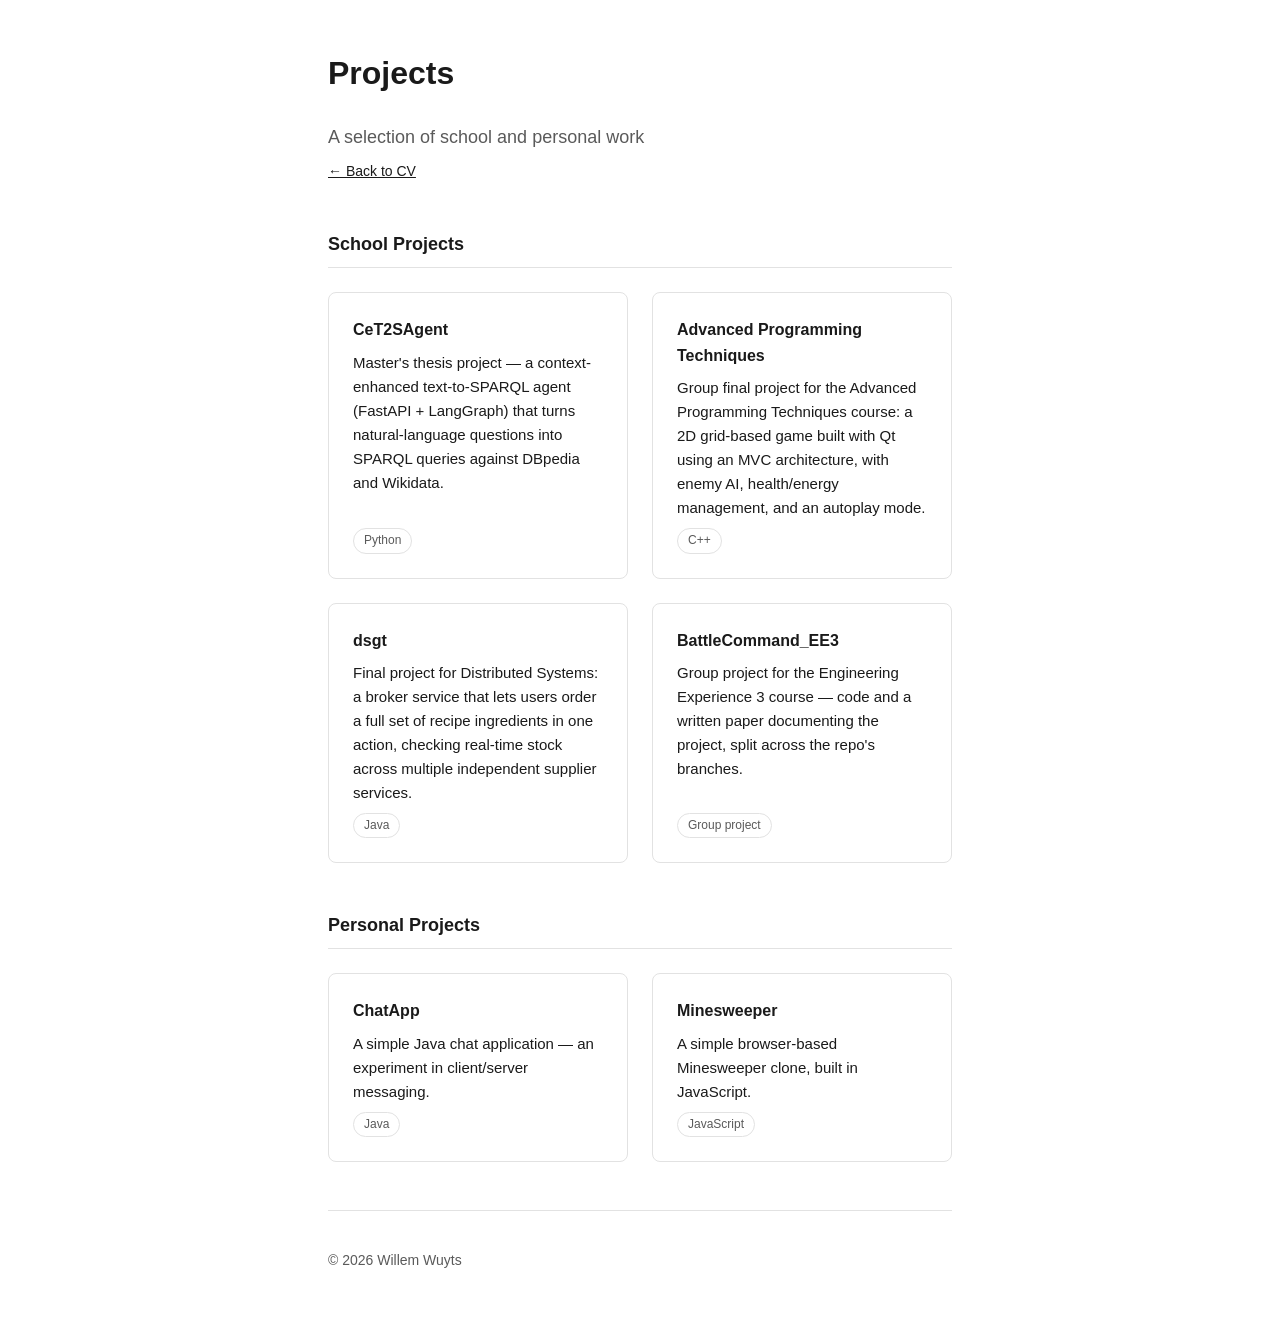
==== commit aaff05bf: "Revert: restore original simple CV design Back out the gradient/dark-mode redesign from the previous" ====
--- a/projects.html
+++ b/projects.html
@@ -2,207 +2,80 @@
 <html lang="en">
 <head>
   <meta charset="UTF-8">
-  <script>document.documentElement.classList.add('js');</script>
   <meta name="viewport" content="width=device-width, initial-scale=1.0">
   <title>Projects — Willem Wuyts</title>
   <meta name="description" content="School and personal coding projects by Willem Wuyts.">
-  <meta name="theme-color" media="(prefers-color-scheme: light)" content="#f7f8fb">
-  <meta name="theme-color" media="(prefers-color-scheme: dark)" content="#090c16">
-
-  <meta property="og:type" content="website">
-  <meta property="og:title" content="Projects — Willem Wuyts">
-  <meta property="og:description" content="School and personal coding projects by Willem Wuyts.">
-  <meta property="og:url" content="https://wuytsw.github.io/projects.html">
-  <meta property="og:image" content="https://wuytsw.github.io/assets/photo.jpg">
-  <meta name="twitter:card" content="summary">
-
-  <link rel="icon" href="assets/favicon.svg" type="image/svg+xml">
-
-  <link rel="preconnect" href="https://fonts.googleapis.com">
-  <link rel="preconnect" href="https://fonts.gstatic.com" crossorigin>
-  <link href="https://fonts.googleapis.com/css2?family=Inter:wght@400;500;600;700&family=Space+Grotesk:wght@500;600;700&display=swap" rel="stylesheet">
-
   <link rel="stylesheet" href="css/style.css">
 </head>
 <body>
-  <a class="skip-link" href="#main">Skip to content</a>
-  <div class="bg-decor" aria-hidden="true"></div>
 
-  <nav class="site-nav">
-    <div class="nav-inner">
-      <a class="nav-brand" href="index.html">Willem<span>Wuyts</span></a>
-
-      <details class="nav-details">
-        <summary class="nav-toggle" aria-label="Toggle menu">
-          <svg viewBox="0 0 24 24" fill="none" stroke="currentColor" stroke-width="2" stroke-linecap="round" stroke-linejoin="round"><path d="M3 6h18M3 12h18M3 18h18"/></svg>
-        </summary>
-        <ul class="nav-menu">
-          <li><a href="index.html#about">About</a></li>
-          <li><a href="index.html#experience">Experience</a></li>
-          <li><a href="index.html#education">Education</a></li>
-          <li><a href="index.html#skills">Skills</a></li>
-          <li><a href="projects.html" class="active">Projects</a></li>
-        </ul>
-      </details>
-
-      <div class="nav-actions">
-        <a class="nav-icon-link" href="https://github.com/WuytsW" target="_blank" rel="noopener" aria-label="Willem's GitHub profile">
-          <svg viewBox="0 0 24 24" fill="currentColor"><path d="M12 2a10 10 0 0 0-3.16 19.49c.5.09.68-.22.68-.48v-1.7c-2.78.6-3.37-1.34-3.37-1.34-.46-1.16-1.11-1.47-1.11-1.47-.91-.62.07-.6.07-.6 1 .07 1.53 1.03 1.53 1.03.89 1.53 2.34 1.09 2.91.83.09-.65.35-1.09.63-1.34-2.22-.25-4.56-1.11-4.56-4.94 0-1.09.39-1.99 1.03-2.69-.1-.25-.45-1.27.1-2.64 0 0 .84-.27 2.75 1.03a9.5 9.5 0 0 1 5 0c1.91-1.3 2.75-1.03 2.75-1.03.55 1.37.2 2.39.1 2.64.64.7 1.03 1.6 1.03 2.69 0 3.84-2.34 4.68-4.57 4.93.36.31.68.92.68 1.85v2.74c0 .27.18.58.69.48A10 10 0 0 0 12 2z"/></svg>
-        </a>
-        <a class="nav-icon-link" href="https://www.linkedin.com/in/willem-wuyts-400473408" target="_blank" rel="noopener" aria-label="Willem's LinkedIn profile">
-          <svg viewBox="0 0 24 24" fill="currentColor"><path d="M20.45 20.45h-3.55v-5.57c0-1.33-.02-3.03-1.85-3.03-1.85 0-2.14 1.45-2.14 2.94v5.66H9.36V9h3.41v1.56h.05c.48-.9 1.64-1.85 3.38-1.85 3.6 0 4.27 2.37 4.27 5.46v6.28zM5.34 7.43a2.06 2.06 0 1 1 0-4.12 2.06 2.06 0 0 1 0 4.12zM7.12 20.45H3.56V9h3.56v11.45z"/></svg>
-        </a>
-        <button class="theme-toggle" id="theme-toggle" type="button" aria-label="Toggle dark mode" aria-pressed="false">
-          <svg class="icon-sun" viewBox="0 0 24 24" fill="none" stroke="currentColor" stroke-width="2" stroke-linecap="round" stroke-linejoin="round"><circle cx="12" cy="12" r="4"/><path d="M12 2v2M12 20v2M4.93 4.93l1.41 1.41M17.66 17.66l1.41 1.41M2 12h2M20 12h2M4.93 19.07l1.41-1.41M17.66 6.34l1.41-1.41"/></svg>
-          <svg class="icon-moon" viewBox="0 0 24 24" fill="none" stroke="currentColor" stroke-width="2" stroke-linecap="round" stroke-linejoin="round"><path d="M21 12.79A9 9 0 1 1 11.21 3 7 7 0 0 0 21 12.79z"/></svg>
-        </button>
-      </div>
-    </div>
-  </nav>
-
-  <header class="hero">
-    <div class="hero-inner">
-      <div class="hero-text reveal">
-        <p class="eyebrow">Selected work</p>
-        <h1>Projects</h1>
-        <p class="tagline">A selection of school and personal coding projects.</p>
-        <div class="hero-actions">
-          <a class="btn btn-ghost" href="index.html">
-            <svg viewBox="0 0 24 24" fill="none" stroke="currentColor" stroke-width="2" stroke-linecap="round" stroke-linejoin="round"><path d="M19 12H5M11 18l-6-6 6-6"/></svg>
-            Back to CV
-          </a>
-        </div>
-      </div>
-    </div>
+  <header>
+    <h1>Projects</h1>
+    <p class="tagline">A selection of school and personal work</p>
+    <p class="contact">
+      <a href="index.html">&larr; Back to CV</a>
+    </p>
   </header>
 
-  <main id="main">
-    <div class="container">
+  <main>
 
-      <section id="school-projects" aria-labelledby="school-projects-heading">
-        <div class="section-heading">
-          <span class="icon">
-            <svg viewBox="0 0 24 24" fill="none" stroke="currentColor" stroke-width="2" stroke-linecap="round" stroke-linejoin="round"><path d="M2 9 12 4l10 5-10 5-10-5z"/><path d="M6 11v5c0 1.5 2.5 3 6 3s6-1.5 6-3v-5"/></svg>
-          </span>
-          <h2 id="school-projects-heading">School Projects</h2>
-          <span class="rule" aria-hidden="true"></span>
+    <section id="school-projects" aria-labelledby="school-projects-heading">
+      <h2 id="school-projects-heading">School Projects</h2>
+
+      <div class="project-grid">
+
+        <div class="project-card">
+          <h3><a href="https://github.com/WuytsW-KUL/CeT2SAgent" target="_blank" rel="noopener">CeT2SAgent</a></h3>
+          <p>Master's thesis project — a context-enhanced text-to-SPARQL agent (FastAPI + LangGraph) that turns natural-language questions into SPARQL queries against DBpedia and Wikidata.</p>
+          <span class="project-tag">Python</span>
         </div>
 
-        <div class="project-grid reveal-stagger">
-
-          <div class="project-card reveal">
-            <h3>
-              <a href="https://github.com/WuytsW-KUL/CeT2SAgent" target="_blank" rel="noopener">
-                CeT2SAgent
-                <svg viewBox="0 0 24 24" fill="none" stroke="currentColor" stroke-width="2" stroke-linecap="round" stroke-linejoin="round"><path d="M7 17 17 7M7 7h10v10"/></svg>
-              </a>
-            </h3>
-            <p>Master's thesis project — a context-enhanced text-to-SPARQL agent (FastAPI + LangGraph) that turns natural-language questions into SPARQL queries against DBpedia and Wikidata.</p>
-            <span class="project-tag" data-tag="python">Python</span>
-          </div>
-
-          <div class="project-card reveal">
-            <h3>
-              <a href="https://github.com/WuytsW-KUL/Advanced-Programming-Techniques" target="_blank" rel="noopener">
-                Advanced Programming Techniques
-                <svg viewBox="0 0 24 24" fill="none" stroke="currentColor" stroke-width="2" stroke-linecap="round" stroke-linejoin="round"><path d="M7 17 17 7M7 7h10v10"/></svg>
-              </a>
-            </h3>
-            <p>Group final project for the Advanced Programming Techniques course: a 2D grid-based game built with Qt using an MVC architecture, with enemy AI, health/energy management, and an autoplay mode.</p>
-            <span class="project-tag" data-tag="cpp">C++</span>
-          </div>
-
-          <div class="project-card reveal">
-            <h3>
-              <a href="https://github.com/WuytsW-KUL/dsgt" target="_blank" rel="noopener">
-                dsgt
-                <svg viewBox="0 0 24 24" fill="none" stroke="currentColor" stroke-width="2" stroke-linecap="round" stroke-linejoin="round"><path d="M7 17 17 7M7 7h10v10"/></svg>
-              </a>
-            </h3>
-            <p>Final project for Distributed Systems: a broker service that lets users order a full set of recipe ingredients in one action, checking real-time stock across multiple independent supplier services.</p>
-            <span class="project-tag" data-tag="java">Java</span>
-          </div>
-
-          <div class="project-card reveal">
-            <h3>
-              <a href="https://github.com/LiamHeynderickx/BattleCommand_EE3" target="_blank" rel="noopener">
-                BattleCommand_EE3
-                <svg viewBox="0 0 24 24" fill="none" stroke="currentColor" stroke-width="2" stroke-linecap="round" stroke-linejoin="round"><path d="M7 17 17 7M7 7h10v10"/></svg>
-              </a>
-            </h3>
-            <p>Group project for the Engineering Experience 3 course — code and a written paper documenting the project, split across the repo's branches.</p>
-            <span class="project-tag" data-tag="group">Group project</span>
-          </div>
-
-        </div>
-      </section>
-
-      <section id="personal-projects" aria-labelledby="personal-projects-heading">
-        <div class="section-heading">
-          <span class="icon">
-            <svg viewBox="0 0 24 24" fill="none" stroke="currentColor" stroke-width="2" stroke-linecap="round" stroke-linejoin="round"><path d="m8 16-4-4 4-4M16 8l4 4-4 4"/></svg>
-          </span>
-          <h2 id="personal-projects-heading">Personal Projects</h2>
-          <span class="rule" aria-hidden="true"></span>
+        <div class="project-card">
+          <h3><a href="https://github.com/WuytsW-KUL/Advanced-Programming-Techniques" target="_blank" rel="noopener">Advanced Programming Techniques</a></h3>
+          <p>Group final project for the Advanced Programming Techniques course: a 2D grid-based game built with Qt using an MVC architecture, with enemy AI, health/energy management, and an autoplay mode.</p>
+          <span class="project-tag">C++</span>
         </div>
 
-        <div class="project-grid reveal-stagger">
+        <div class="project-card">
+          <h3><a href="https://github.com/WuytsW-KUL/dsgt" target="_blank" rel="noopener">dsgt</a></h3>
+          <p>Final project for Distributed Systems: a broker service that lets users order a full set of recipe ingredients in one action, checking real-time stock across multiple independent supplier services.</p>
+          <span class="project-tag">Java</span>
+        </div>
 
-          <div class="project-card reveal">
-            <h3>
-              <a href="https://github.com/WuytsW/ChatApp" target="_blank" rel="noopener">
-                ChatApp
-                <svg viewBox="0 0 24 24" fill="none" stroke="currentColor" stroke-width="2" stroke-linecap="round" stroke-linejoin="round"><path d="M7 17 17 7M7 7h10v10"/></svg>
-              </a>
-            </h3>
-            <p>A simple Java chat application — an experiment in client/server messaging.</p>
-            <span class="project-tag" data-tag="java">Java</span>
-          </div>
+        <div class="project-card">
+          <h3><a href="https://github.com/LiamHeynderickx/BattleCommand_EE3" target="_blank" rel="noopener">BattleCommand_EE3</a></h3>
+          <p>Group project for the Engineering Experience 3 course — code and a written paper documenting the project, split across the repo's branches.</p>
+          <span class="project-tag">Group project</span>
+        </div>
 
-          <div class="project-card reveal">
-            <h3>
-              <a href="https://github.com/WuytsW/Minesweeper" target="_blank" rel="noopener">
-                Minesweeper
-                <svg viewBox="0 0 24 24" fill="none" stroke="currentColor" stroke-width="2" stroke-linecap="round" stroke-linejoin="round"><path d="M7 17 17 7M7 7h10v10"/></svg>
-              </a>
-            </h3>
-            <p>A simple browser-based Minesweeper clone, built in JavaScript.</p>
-            <span class="project-tag" data-tag="javascript">JavaScript</span>
-          </div>
+      </div>
+    </section>
 
+    <section id="personal-projects" aria-labelledby="personal-projects-heading">
+      <h2 id="personal-projects-heading">Personal Projects</h2>
+
+      <div class="project-grid">
+
+        <div class="project-card">
+          <h3><a href="https://github.com/WuytsW/ChatApp" target="_blank" rel="noopener">ChatApp</a></h3>
+          <p>A simple Java chat application — an experiment in client/server messaging.</p>
+          <span class="project-tag">Java</span>
         </div>
-      </section>
 
-    </div>
+        <div class="project-card">
+          <h3><a href="https://github.com/WuytsW/Minesweeper" target="_blank" rel="noopener">Minesweeper</a></h3>
+          <p>A simple browser-based Minesweeper clone, built in JavaScript.</p>
+          <span class="project-tag">JavaScript</span>
+        </div>
+
+      </div>
+    </section>
+
   </main>
 
   <footer>
-    <div class="footer-inner">
-      <p class="footer-note">&copy; 2026 Willem Wuyts</p>
-      <ul class="footer-links">
-        <li>
-          <a href="mailto:wuytswillem@gmail.com" aria-label="Email Willem">
-            <svg viewBox="0 0 24 24" fill="none" stroke="currentColor" stroke-width="2" stroke-linecap="round" stroke-linejoin="round"><rect x="3" y="5" width="18" height="14" rx="2"/><path d="m3 7 9 6 9-6"/></svg>
-          </a>
-        </li>
-        <li>
-          <a href="https://github.com/WuytsW" target="_blank" rel="noopener" aria-label="Willem's GitHub profile">
-            <svg viewBox="0 0 24 24" fill="currentColor"><path d="M12 2a10 10 0 0 0-3.16 19.49c.5.09.68-.22.68-.48v-1.7c-2.78.6-3.37-1.34-3.37-1.34-.46-1.16-1.11-1.47-1.11-1.47-.91-.62.07-.6.07-.6 1 .07 1.53 1.03 1.53 1.03.89 1.53 2.34 1.09 2.91.83.09-.65.35-1.09.63-1.34-2.22-.25-4.56-1.11-4.56-4.94 0-1.09.39-1.99 1.03-2.69-.1-.25-.45-1.27.1-2.64 0 0 .84-.27 2.75 1.03a9.5 9.5 0 0 1 5 0c1.91-1.3 2.75-1.03 2.75-1.03.55 1.37.2 2.39.1 2.64.64.7 1.03 1.6 1.03 2.69 0 3.84-2.34 4.68-4.57 4.93.36.31.68.92.68 1.85v2.74c0 .27.18.58.69.48A10 10 0 0 0 12 2z"/></svg>
-          </a>
-        </li>
-        <li>
-          <a href="https://www.linkedin.com/in/willem-wuyts-400473408" target="_blank" rel="noopener" aria-label="Willem's LinkedIn profile">
-            <svg viewBox="0 0 24 24" fill="currentColor"><path d="M20.45 20.45h-3.55v-5.57c0-1.33-.02-3.03-1.85-3.03-1.85 0-2.14 1.45-2.14 2.94v5.66H9.36V9h3.41v1.56h.05c.48-.9 1.64-1.85 3.38-1.85 3.6 0 4.27 2.37 4.27 5.46v6.28zM5.34 7.43a2.06 2.06 0 1 1 0-4.12 2.06 2.06 0 0 1 0 4.12zM7.12 20.45H3.56V9h3.56v11.45z"/></svg>
-          </a>
-        </li>
-      </ul>
-    </div>
+    <p>&copy; 2026 Willem Wuyts</p>
   </footer>
 
-  <a href="#top" class="back-to-top" aria-label="Back to top">
-    <svg viewBox="0 0 24 24" fill="none" stroke="currentColor" stroke-width="2" stroke-linecap="round" stroke-linejoin="round"><path d="M12 19V5M5 12l7-7 7 7"/></svg>
-  </a>
-
-  <script src="js/main.js"></script>
 </body>
 </html>
--- a/css/style.css
+++ b/css/style.css
@@ -3,93 +3,22 @@
    ========================================================================== */
 
 :root {
-  /* Light theme (default) */
-  --bg: #f7f8fb;
-  --surface: #ffffff;
-  --surface-alt: #eef1f8;
-  --text: #10162b;
-  --text-muted: #57607a;
-  --border: #e2e6f0;
-  --border-strong: #c7cee0;
-
-  --accent-a: #4f46e5;   /* indigo */
-  --accent-b: #06b6d4;   /* cyan */
-  --accent: #4f46e5;
-  --accent-strong: #4338ca;
-  --focus: #4f46e5;
-
-  --gradient-accent: linear-gradient(135deg, var(--accent-a), var(--accent-b));
-
-  --shadow-sm: 0 1px 2px rgba(16, 22, 43, 0.06), 0 1px 1px rgba(16, 22, 43, 0.04);
-  --shadow-md: 0 6px 16px rgba(16, 22, 43, 0.08), 0 2px 6px rgba(16, 22, 43, 0.05);
-  --shadow-lg: 0 18px 40px rgba(16, 22, 43, 0.14), 0 6px 12px rgba(16, 22, 43, 0.06);
-
-  --font-sans: "Inter", -apple-system, BlinkMacSystemFont, "Segoe UI", Roboto,
+  --color-bg: #ffffff;
+  --color-text: #1a1a1a;
+  --color-text-muted: #5a5a5a;
+  --color-border: #e2e2e2;
+  --color-focus: #1a1a1a;
+
+  --font-sans: -apple-system, BlinkMacSystemFont, "Segoe UI", Roboto,
     Helvetica, Arial, sans-serif, "Apple Color Emoji", "Segoe UI Emoji";
-  --font-display: "Space Grotesk", var(--font-sans);
-
-  --container: 60rem;
-
-  --radius-sm: 0.5rem;
-  --radius-md: 0.875rem;
-  --radius-lg: 1.25rem;
-  --radius-full: 999px;
+
+  --content-max-width: 42rem;
 
   --space-1: 0.5rem;
   --space-2: 1rem;
   --space-3: 1.5rem;
   --space-4: 2rem;
   --space-5: 3rem;
-
-  color-scheme: light;
-}
-
-/* System dark mode (no explicit choice made yet) */
-@media (prefers-color-scheme: dark) {
-  :root:not([data-theme="light"]) {
-    --bg: #090c16;
-    --surface: #10152a;
-    --surface-alt: #171d38;
-    --text: #e8ebf7;
-    --text-muted: #9aa3c4;
-    --border: #262e4d;
-    --border-strong: #38416a;
-
-    --accent-a: #818cf8;
-    --accent-b: #22d3ee;
-    --accent: #8b93f9;
-    --accent-strong: #a5b0fb;
-    --focus: #8b93f9;
-
-    --shadow-sm: 0 1px 2px rgba(0, 0, 0, 0.45);
-    --shadow-md: 0 10px 24px rgba(0, 0, 0, 0.45);
-    --shadow-lg: 0 22px 48px rgba(0, 0, 0, 0.55);
-
-    color-scheme: dark;
-  }
-}
-
-/* Explicit user choice, via the theme toggle (persisted in localStorage) */
-:root[data-theme="dark"] {
-  --bg: #090c16;
-  --surface: #10152a;
-  --surface-alt: #171d38;
-  --text: #e8ebf7;
-  --text-muted: #9aa3c4;
-  --border: #262e4d;
-  --border-strong: #38416a;
-
-  --accent-a: #818cf8;
-  --accent-b: #22d3ee;
-  --accent: #8b93f9;
-  --accent-strong: #a5b0fb;
-  --focus: #8b93f9;
-
-  --shadow-sm: 0 1px 2px rgba(0, 0, 0, 0.45);
-  --shadow-md: 0 10px 24px rgba(0, 0, 0, 0.45);
-  --shadow-lg: 0 22px 48px rgba(0, 0, 0, 0.55);
-
-  color-scheme: dark;
 }
 
 /* ==========================================================================
@@ -112,718 +41,110 @@
   display: block;
 }
 
-ul {
-  list-style: none;
-}
-
-@media (prefers-reduced-motion: no-preference) {
-  html {
-    scroll-behavior: smooth;
-  }
-}
-
-/* ==========================================================================
-   Base / typography
-   ========================================================================== */
-
-html {
-  -webkit-text-size-adjust: 100%;
-  scrollbar-color: var(--border-strong) var(--surface-alt);
-  scrollbar-width: thin;
-}
+/* ==========================================================================
+   Base / layout
+   ========================================================================== */
 
 body {
-  min-height: 100vh;
-  display: flex;
-  flex-direction: column;
-  background: var(--bg);
-  color: var(--text);
+  max-width: var(--content-max-width);
+  margin: 0 auto;
+  padding: 3rem 1.5rem;
+  background: var(--color-bg);
+  color: var(--color-text);
   font-family: var(--font-sans);
   font-size: 1rem;
-  line-height: 1.65;
-  -webkit-font-smoothing: antialiased;
-  text-rendering: optimizeLegibility;
-  transition: background-color 0.2s ease, color 0.2s ease;
-}
-
-main {
-  flex: 1 0 auto;
-  position: relative;
-  z-index: 1;
-}
-
-h1, h2, h3 {
-  font-family: var(--font-display);
-  color: var(--text);
-}
-
-p {
-  margin: 0 0 var(--space-2);
-}
-
-a {
-  color: var(--accent-strong);
-  text-decoration-thickness: 1px;
-  text-underline-offset: 2px;
-}
-
-a:hover {
-  text-decoration-color: currentColor;
-}
-
-:focus-visible {
-  outline: 2px solid var(--focus);
-  outline-offset: 3px;
-  border-radius: 2px;
-}
-
-::selection {
-  background: var(--accent-a);
-  color: #fff;
-}
-
-/* Skip link */
-.skip-link {
-  position: absolute;
-  left: 1rem;
-  top: -3rem;
-  z-index: 100;
-  background: var(--accent);
-  color: #fff;
-  padding: 0.6rem 1rem;
-  border-radius: var(--radius-sm);
-  text-decoration: none;
-  font-weight: 600;
-  font-size: 0.875rem;
-  transition: top 0.2s ease;
-}
-
-.skip-link:focus {
-  top: 1rem;
-}
-
-/* ==========================================================================
-   Decorative background
-   ========================================================================== */
-
-.bg-decor {
-  position: fixed;
-  inset: 0;
-  overflow: hidden;
-  z-index: 0;
-  pointer-events: none;
-}
-
-.bg-decor::before,
-.bg-decor::after {
-  content: "";
-  position: absolute;
-  border-radius: 50%;
-  filter: blur(90px);
-  opacity: 0.28;
-}
-
-.bg-decor::before {
-  width: 32rem;
-  height: 32rem;
-  top: -14rem;
-  right: -8rem;
-  background: var(--accent-a);
-}
-
-.bg-decor::after {
-  width: 26rem;
-  height: 26rem;
-  bottom: -12rem;
-  left: -10rem;
-  background: var(--accent-b);
-  opacity: 0.2;
-}
-
-@media (prefers-color-scheme: dark) {
-  :root:not([data-theme="light"]) .bg-decor::before,
-  :root:not([data-theme="light"]) .bg-decor::after {
-    opacity: 0.16;
-  }
-}
-
-:root[data-theme="dark"] .bg-decor::before,
-:root[data-theme="dark"] .bg-decor::after {
-  opacity: 0.16;
-}
-
-/* ==========================================================================
-   Navigation
-   ========================================================================== */
-
-.site-nav {
-  position: sticky;
-  top: 0;
-  z-index: 50;
-  background: color-mix(in srgb, var(--surface) 80%, transparent);
-  backdrop-filter: blur(12px);
-  -webkit-backdrop-filter: blur(12px);
-  border-bottom: 1px solid transparent;
-  transition: border-color 0.2s ease, box-shadow 0.2s ease, background-color 0.2s ease;
-}
-
-.site-nav.scrolled {
-  border-bottom-color: var(--border);
-  box-shadow: var(--shadow-sm);
-}
-
-.nav-inner {
-  max-width: var(--container);
-  margin-inline: auto;
-  padding: 0.85rem 1.5rem;
+  line-height: 1.6;
+}
+
+/* ==========================================================================
+   Header
+   ========================================================================== */
+
+header h1 {
+  font-size: 2rem;
+  font-weight: 700;
+  margin: 0 0 var(--space-3);
+}
+
+.header-body {
   display: flex;
   align-items: center;
-  justify-content: space-between;
-  gap: 1rem;
-}
-
-.nav-brand {
-  font-family: var(--font-display);
+  gap: var(--space-3);
+}
+
+.avatar {
+  flex-shrink: 0;
+  border-radius: 0.75rem;
+}
+
+header .tagline {
+  font-size: 1.125rem;
+  font-weight: 400;
+  color: var(--color-text-muted);
+  margin: 0 0 var(--space-1);
+}
+
+header .contact {
+  list-style: none;
+  font-size: 0.875rem;
+  color: var(--color-text-muted);
+  margin: 0;
+  padding: 0;
+}
+
+header .contact li {
+  margin-bottom: 0.25rem;
+}
+
+header .contact li:last-child {
+  margin-bottom: 0;
+}
+
+/* ==========================================================================
+   Sections
+   ========================================================================== */
+
+section {
+  margin-top: var(--space-5);
+}
+
+section h2 {
+  font-size: 1.125rem;
   font-weight: 700;
-  font-size: 1.0625rem;
-  letter-spacing: -0.01em;
-  color: var(--text);
-  text-decoration: none;
-  white-space: nowrap;
-}
-
-.nav-brand span {
-  color: var(--accent);
-}
-
-.nav-details {
-  position: static;
-}
-
-.nav-details summary.nav-toggle {
-  list-style: none;
-  display: none;
-  align-items: center;
-  justify-content: center;
-  width: 2.375rem;
-  height: 2.375rem;
-  border-radius: 50%;
-  color: var(--text);
-  cursor: pointer;
-  border: 1px solid transparent;
-  transition: background-color 0.15s ease, border-color 0.15s ease;
-}
-
-.nav-details summary.nav-toggle::-webkit-details-marker {
-  display: none;
-}
-
-.nav-details summary.nav-toggle::marker {
-  content: "";
-}
-
-.nav-details summary.nav-toggle svg {
-  width: 20px;
-  height: 20px;
-}
-
-.nav-details summary.nav-toggle:hover {
-  background: var(--surface-alt);
-  border-color: var(--border);
-}
-
-.nav-menu {
-  display: flex;
-  align-items: center;
-  gap: 1.75rem;
-  margin: 0;
-  padding: 0;
-}
-
-.nav-menu a {
-  position: relative;
-  display: inline-block;
-  padding: 0.3rem 0.05rem;
-  font-size: 0.9375rem;
-  font-weight: 500;
-  color: var(--text-muted);
-  text-decoration: none;
-}
-
-.nav-menu a::after {
-  content: "";
-  position: absolute;
-  left: 0;
-  right: 0;
-  bottom: -3px;
-  height: 2px;
-  border-radius: 2px;
-  background: var(--gradient-accent);
-  transform: scaleX(0);
-  transform-origin: left;
-  transition: transform 0.2s ease;
-}
-
-.nav-menu a:hover,
-.nav-menu a.active {
-  color: var(--text);
-}
-
-.nav-menu a:hover::after,
-.nav-menu a.active::after {
-  transform: scaleX(1);
-}
-
-.nav-actions {
-  display: flex;
-  align-items: center;
-  gap: 0.5rem;
-}
-
-.nav-icon-link,
-.theme-toggle {
-  display: inline-flex;
-  align-items: center;
-  justify-content: center;
-  width: 2.375rem;
-  height: 2.375rem;
-  border-radius: 50%;
-  color: var(--text-muted);
-  background: transparent;
-  border: 1px solid transparent;
-  cursor: pointer;
-  text-decoration: none;
-  transition: background-color 0.15s ease, color 0.15s ease, border-color 0.15s ease, transform 0.15s ease;
-}
-
-.nav-icon-link svg,
-.theme-toggle svg {
-  width: 18px;
-  height: 18px;
-}
-
-.nav-icon-link:hover,
-.theme-toggle:hover {
-  color: var(--accent);
-  background: var(--surface-alt);
-  border-color: var(--border);
-  transform: translateY(-1px);
-}
-
-.theme-toggle .icon-sun {
-  display: none;
-}
-
-.theme-toggle .icon-moon {
-  display: block;
-}
-
-:root[data-theme="dark"] .theme-toggle .icon-sun {
-  display: block;
-}
-
-:root[data-theme="dark"] .theme-toggle .icon-moon {
-  display: none;
-}
-
-@media (prefers-color-scheme: dark) {
-  :root:not([data-theme="light"]) .theme-toggle .icon-sun {
-    display: block;
-  }
-  :root:not([data-theme="light"]) .theme-toggle .icon-moon {
-    display: none;
-  }
-}
-
-@media (max-width: 767.98px) {
-  .nav-details summary.nav-toggle {
-    display: inline-flex;
-  }
-
-  /* Only render the menu when the <details> is open — this is what makes
-     the hamburger work with zero JS. */
-  .nav-details:not([open]) .nav-menu {
-    display: none;
-  }
-
-  .nav-details[open] .nav-menu {
-    display: flex;
-    flex-direction: column;
-    align-items: stretch;
-    gap: 0.15rem;
-    position: absolute;
-    left: 0;
-    right: 0;
-    top: 100%;
-    background: var(--surface);
-    border-bottom: 1px solid var(--border);
-    box-shadow: var(--shadow-md);
-    padding: 0.5rem 1.5rem 1.25rem;
-  }
-
-  .nav-menu a {
-    padding: 0.65rem 0.1rem;
-  }
-
-  .nav-menu a::after {
-    display: none;
-  }
-}
-
-@media (min-width: 768px) {
-  .nav-menu {
-    display: flex !important;
-    position: static;
-    flex-direction: row;
-    background: none;
-    box-shadow: none;
-    padding: 0;
-    border: 0;
-  }
-}
-
-/* ==========================================================================
-   Hero
-   ========================================================================== */
-
-.hero {
-  position: relative;
-  padding: clamp(2.5rem, 6vw, 4.5rem) 0 clamp(2rem, 5vw, 3rem);
-}
-
-.hero-inner {
-  max-width: var(--container);
-  margin-inline: auto;
-  padding-inline: 1.5rem;
-  display: flex;
-  align-items: center;
-  gap: clamp(1.75rem, 4vw, 3.25rem);
-}
-
-.avatar-wrap {
-  position: relative;
-  flex-shrink: 0;
-}
-
-.avatar-wrap::before {
-  content: "";
-  position: absolute;
-  inset: -16px;
-  background: var(--gradient-accent);
-  filter: blur(24px);
-  opacity: 0.35;
-  border-radius: 50%;
-  z-index: 0;
-  animation: pulse-glow 6s ease-in-out infinite;
-}
-
-.avatar-ring {
-  position: relative;
-  z-index: 1;
-  display: inline-flex;
-  padding: 4px;
-  border-radius: 50%;
-  background: var(--gradient-accent);
-  box-shadow: var(--shadow-lg);
-}
-
-.avatar {
-  width: 168px;
-  height: 168px;
-  border-radius: 50%;
-  object-fit: cover;
-  border: 4px solid var(--surface);
-}
-
-@keyframes pulse-glow {
-  0%, 100% { opacity: 0.28; transform: scale(1); }
-  50% { opacity: 0.48; transform: scale(1.06); }
-}
-
-@media (prefers-reduced-motion: reduce) {
-  .avatar-wrap::before {
-    animation: none;
-  }
-}
-
-.eyebrow {
-  font-family: var(--font-display);
-  text-transform: uppercase;
-  letter-spacing: 0.14em;
-  font-size: 0.75rem;
+  padding-bottom: var(--space-1);
+  margin: 0 0 var(--space-3);
+  border-bottom: 1px solid var(--color-border);
+}
+
+section h3 {
+  font-size: 1rem;
   font-weight: 600;
-  color: var(--accent);
-  margin: 0 0 0.6rem;
-}
-
-.hero h1 {
-  font-size: clamp(2.25rem, 5vw, 3rem);
-  font-weight: 700;
-  letter-spacing: -0.02em;
-  line-height: 1.05;
-  margin: 0 0 0.55rem;
-}
-
-.hero .tagline {
-  font-size: 1.125rem;
-  color: var(--text-muted);
-  max-width: 40ch;
-  margin: 0 0 1.4rem;
-}
-
-.hero-text .contact {
-  display: flex;
-  flex-wrap: wrap;
-  gap: 0.5rem 0.6rem;
-  margin: 0 0 1.75rem;
-  padding: 0;
-}
-
-.hero-text .contact li {
-  display: inline-flex;
-  align-items: center;
-  gap: 0.4rem;
-  font-size: 0.875rem;
-  color: var(--text-muted);
-  background: var(--surface);
-  border: 1px solid var(--border);
-  padding: 0.35rem 0.8rem 0.35rem 0.65rem;
-  border-radius: var(--radius-full);
-  box-shadow: var(--shadow-sm);
-}
-
-.hero-text .contact li svg {
-  width: 14px;
-  height: 14px;
-  color: var(--accent);
-  flex-shrink: 0;
-}
-
-.hero-text .contact a {
-  color: inherit;
-  text-decoration: none;
-}
-
-.hero-text .contact a:hover {
-  color: var(--accent);
-}
-
-.hero-actions {
-  display: flex;
-  flex-wrap: wrap;
-  gap: 0.75rem;
-}
-
-@media (max-width: 720px) {
-  .hero-inner {
-    flex-direction: column;
-    text-align: center;
-  }
-
-  .hero .tagline {
-    max-width: none;
-  }
-
-  .hero-text .contact,
-  .hero-actions {
-    justify-content: center;
-  }
-}
-
-/* ==========================================================================
-   Buttons
-   ========================================================================== */
-
-.btn {
-  display: inline-flex;
-  align-items: center;
-  gap: 0.5rem;
-  padding: 0.75rem 1.375rem;
-  border-radius: var(--radius-full);
-  font-weight: 600;
-  font-size: 0.9375rem;
-  text-decoration: none;
-  border: 1px solid transparent;
-  cursor: pointer;
-  transition: transform 0.15s ease, box-shadow 0.15s ease, background-color 0.15s ease,
-    color 0.15s ease, border-color 0.15s ease;
-}
-
-.btn svg {
-  width: 16px;
-  height: 16px;
-}
-
-.btn-primary {
-  background: var(--gradient-accent);
-  color: #fff;
-  box-shadow: var(--shadow-md);
-}
-
-.btn-primary:hover {
-  transform: translateY(-2px);
-  box-shadow: var(--shadow-lg);
-}
-
-.btn-ghost {
-  background: var(--surface);
-  color: var(--text);
-  border-color: var(--border);
-}
-
-.btn-ghost:hover {
-  border-color: var(--accent);
-  color: var(--accent);
-  transform: translateY(-2px);
-  background: var(--surface-alt);
-}
-
-/* ==========================================================================
-   Sections
-   ========================================================================== */
-
-main .container {
-  max-width: var(--container);
-  margin-inline: auto;
-  padding: 0 1.5rem clamp(3rem, 6vw, 5rem);
-}
-
-section {
-  margin-top: clamp(2.75rem, 6vw, 4.25rem);
-  scroll-margin-top: 5.5rem;
-}
-
-section:first-of-type {
-  margin-top: clamp(1.75rem, 4vw, 2.5rem);
-}
-
-.section-heading {
-  display: flex;
-  align-items: center;
-  gap: 0.75rem;
-  margin: 0 0 1.5rem;
-}
-
-.section-heading .icon {
-  display: inline-flex;
-  align-items: center;
-  justify-content: center;
-  width: 2.25rem;
-  height: 2.25rem;
-  flex-shrink: 0;
-  border-radius: var(--radius-md);
-  background: var(--surface-alt);
-  border: 1px solid var(--border);
-  color: var(--accent);
-}
-
-.section-heading .icon svg {
-  width: 18px;
-  height: 18px;
-}
-
-.section-heading h2 {
-  font-size: 1.375rem;
-  font-weight: 700;
-  letter-spacing: -0.01em;
-  margin: 0;
-}
-
-.section-heading .rule {
-  flex: 1;
-  height: 1px;
-  background: linear-gradient(90deg, var(--border), transparent);
-}
-
-section h3 {
-  font-size: 1.0625rem;
-  font-weight: 600;
-  margin: 0;
-}
-
-section > p {
-  max-width: 66ch;
-}
-
-/* About */
-
-.about-card {
-  position: relative;
-  background: var(--surface);
-  border: 1px solid var(--border);
-  border-radius: var(--radius-lg);
-  box-shadow: var(--shadow-sm);
-  padding: 1.75rem 1.75rem 1.75rem 2.1rem;
-}
-
-.about-card::before {
-  content: "";
-  position: absolute;
-  left: 0;
-  top: 1rem;
-  bottom: 1rem;
-  width: 4px;
-  border-radius: 4px;
-  background: var(--gradient-accent);
-}
-
-.about-card p {
-  margin: 0;
-  font-size: 1.0625rem;
-  max-width: 66ch;
-}
-
-.about-card p + p {
-  margin-top: 1rem;
-}
-
-/* ==========================================================================
-   Timeline (experience / education)
-   ========================================================================== */
-
-.timeline {
-  display: flex;
-  flex-direction: column;
-  gap: 2.25rem;
-}
+  margin: 0;
+}
+
+section p {
+  margin: 0 0 var(--space-2);
+}
+
+section ul {
+  margin: var(--space-1) 0 0;
+  padding-left: 1.25rem;
+}
+
+section li {
+  margin-bottom: var(--space-1);
+}
+
+/* ==========================================================================
+   Experience / education entries
+   ========================================================================== */
 
 .entry {
-  display: flex;
-  gap: 1.1rem;
-}
-
-.entry-marker {
-  flex: none;
-  width: 0.75rem;
-  position: relative;
-  padding-top: 0.4rem;
-}
-
-.entry-marker .dot {
-  position: relative;
-  z-index: 1;
-  display: block;
-  width: 0.75rem;
-  height: 0.75rem;
-  border-radius: 50%;
-  background: var(--gradient-accent);
-  box-shadow: 0 0 0 4px var(--bg);
-}
-
-.entry:not(:last-child) .entry-marker::after {
-  content: "";
-  position: absolute;
-  left: 50%;
-  top: 1.1rem;
-  bottom: -2.25rem;
-  width: 2px;
-  background: var(--border);
-  transform: translateX(-50%);
-}
-
-.entry-content {
-  flex: 1;
-  min-width: 0;
+  margin-bottom: var(--space-4);
+}
+
+.entry:last-child {
+  margin-bottom: 0;
 }
 
 .entry-header {
@@ -831,494 +152,151 @@
   flex-wrap: wrap;
   justify-content: space-between;
   align-items: baseline;
-  gap: 0.35rem 1rem;
-  margin-bottom: 0.15rem;
+  gap: 0.25rem 1rem;
 }
 
 .meta {
   font-size: 0.875rem;
-  color: var(--text-muted);
+  color: var(--color-text-muted);
   margin: 0 0 var(--space-1);
 }
 
-.date-pill {
-  flex-shrink: 0;
-  font-size: 0.8125rem;
-  font-weight: 500;
-  white-space: nowrap;
-  background: var(--surface-alt);
-  border: 1px solid var(--border);
-  padding: 0.2rem 0.75rem;
-  border-radius: var(--radius-full);
-  margin: 0;
-}
-
-.org {
-  font-weight: 500;
-  color: var(--text-muted);
-}
-
-section ul {
-  margin: 0.6rem 0 0;
-  padding-left: 1.15rem;
-}
-
-section li {
-  margin-bottom: 0.5rem;
-  padding-left: 0.15rem;
-}
-
-section li::marker {
-  color: var(--accent);
-}
-
 /* ==========================================================================
    Skills
    ========================================================================== */
 
 .skills-list {
+  list-style: none;
   display: flex;
   flex-wrap: wrap;
-  gap: 0.65rem;
+  gap: 0.5rem 1.5rem;
   padding: 0;
   margin: 0;
 }
 
 .skills-list li {
-  margin: 0;
-  background: var(--surface);
-  border: 1px solid var(--border);
-  padding: 0.55rem 1.05rem;
-  border-radius: var(--radius-full);
-  font-size: 0.875rem;
-  font-weight: 500;
-  color: var(--text);
-  box-shadow: var(--shadow-sm);
-  transition: transform 0.15s ease, box-shadow 0.15s ease, border-color 0.15s ease, color 0.15s ease;
-}
-
-.skills-list li::marker {
-  content: none;
-}
-
-.skills-list li:hover {
-  transform: translateY(-3px);
-  box-shadow: var(--shadow-md);
-  border-color: var(--accent);
-  color: var(--accent-strong);
-}
-
-/* ==========================================================================
-   CTA row
+  margin-bottom: 0;
+}
+
+/* ==========================================================================
+   Buttons
    ========================================================================== */
 
 .btn-row {
-  margin-top: clamp(2.75rem, 6vw, 4rem);
+  margin-top: var(--space-5);
   text-align: center;
 }
 
+.btn {
+  display: inline-block;
+  padding: 0.625rem 1.25rem;
+  border: 1px solid var(--color-text);
+  border-radius: 0.375rem;
+  color: var(--color-text);
+  text-decoration: none;
+  font-size: 0.9375rem;
+  font-weight: 600;
+  transition: background-color 0.15s ease, color 0.15s ease;
+}
+
+.btn:hover {
+  background: var(--color-text);
+  color: var(--color-bg);
+}
+
+.btn:focus-visible {
+  outline: 2px solid var(--color-focus);
+  outline-offset: 2px;
+}
+
 /* ==========================================================================
    Project cards
    ========================================================================== */
-
-.project-intro {
-  color: var(--text-muted);
-  max-width: 60ch;
-  margin: -0.5rem 0 0;
-}
 
 .project-grid {
   display: grid;
-  grid-template-columns: repeat(auto-fill, minmax(260px, 1fr));
-  gap: 1.5rem;
-  margin-top: 1.75rem;
+  grid-template-columns: repeat(auto-fill, minmax(220px, 1fr));
+  gap: var(--space-3);
+  margin-top: var(--space-3);
 }
 
 .project-card {
-  position: relative;
-  overflow: hidden;
   display: flex;
   flex-direction: column;
   align-items: flex-start;
-  gap: 0.75rem;
-  background: var(--surface);
-  border: 1px solid var(--border);
-  border-radius: var(--radius-lg);
-  padding: 1.5rem;
-  box-shadow: var(--shadow-sm);
-  transition: transform 0.2s ease, box-shadow 0.2s ease, border-color 0.2s ease;
-}
-
-.project-card::before {
-  content: "";
-  position: absolute;
-  inset: 0 0 auto 0;
-  height: 3px;
-  background: var(--gradient-accent);
-  transform: scaleX(0);
-  transform-origin: left;
-  transition: transform 0.25s ease;
-}
-
-.project-card:hover {
-  transform: translateY(-5px);
-  box-shadow: var(--shadow-lg);
-  border-color: var(--border-strong);
-}
-
-.project-card:hover::before {
-  transform: scaleX(1);
-}
-
-.project-card h3 {
-  font-size: 1.0625rem;
-  margin: 0;
+  gap: var(--space-1);
+  border: 1px solid var(--color-border);
+  border-radius: 0.5rem;
+  padding: var(--space-3);
 }
 
 .project-card h3 a {
-  display: inline-flex;
-  align-items: center;
-  gap: 0.35rem;
-  color: var(--text);
   text-decoration: none;
 }
 
-.project-card h3 a svg {
-  width: 13px;
-  height: 13px;
-  opacity: 0.55;
-  transition: transform 0.15s ease, opacity 0.15s ease;
-}
-
 .project-card h3 a:hover {
-  color: var(--accent);
-}
-
-.project-card h3 a:hover svg {
-  transform: translate(2px, -2px);
-  opacity: 1;
+  text-decoration: underline;
 }
 
 .project-card p {
   margin: 0;
   font-size: 0.9375rem;
-  color: var(--text-muted);
   flex-grow: 1;
 }
 
 .project-tag {
-  align-self: flex-start;
-  display: inline-flex;
-  align-items: center;
   font-size: 0.75rem;
-  font-weight: 600;
-  padding: 0.25rem 0.75rem;
-  border-radius: var(--radius-full);
-  border: 1px solid var(--border);
-  color: var(--text-muted);
-}
-
-.project-tag::before {
-  content: "";
-  width: 6px;
-  height: 6px;
-  border-radius: 50%;
-  background: currentColor;
-  display: inline-block;
-  margin-right: 0.45em;
-}
-
-:root {
-  --tag-python: #2563eb;
-  --tag-cpp: #7c3aed;
-  --tag-java: #ea580c;
-  --tag-js: #b45309;
-  --tag-group: #475569;
-}
-
-@media (prefers-color-scheme: dark) {
-  :root:not([data-theme="light"]) {
-    --tag-python: #7aa2fa;
-    --tag-cpp: #b39bfb;
-    --tag-java: #fb923c;
-    --tag-js: #fbbf24;
-    --tag-group: #9aa5c9;
+  color: var(--color-text-muted);
+  border: 1px solid var(--color-border);
+  border-radius: 999px;
+  padding: 0.125rem 0.625rem;
+}
+
+/* ==========================================================================
+   Footer
+   ========================================================================== */
+
+footer {
+  margin-top: var(--space-5);
+  padding-top: var(--space-3);
+  border-top: 1px solid var(--color-border);
+  font-size: 0.875rem;
+  color: var(--color-text-muted);
+}
+
+/* ==========================================================================
+   Links / accessibility
+   ========================================================================== */
+
+a {
+  color: var(--color-text);
+  text-decoration: underline;
+}
+
+a:focus-visible {
+  outline: 2px solid var(--color-focus);
+  outline-offset: 2px;
+}
+
+/* ==========================================================================
+   Responsive
+   ========================================================================== */
+
+@media (max-width: 600px) {
+  body {
+    padding: 2rem 1.25rem;
   }
-}
-
-:root[data-theme="dark"] {
-  --tag-python: #7aa2fa;
-  --tag-cpp: #b39bfb;
-  --tag-java: #fb923c;
-  --tag-js: #fbbf24;
-  --tag-group: #9aa5c9;
-}
-
-.project-tag[data-tag="python"] {
-  color: var(--tag-python);
-  background: color-mix(in srgb, var(--tag-python) 12%, transparent);
-  border-color: color-mix(in srgb, var(--tag-python) 32%, transparent);
-}
-
-.project-tag[data-tag="cpp"] {
-  color: var(--tag-cpp);
-  background: color-mix(in srgb, var(--tag-cpp) 12%, transparent);
-  border-color: color-mix(in srgb, var(--tag-cpp) 32%, transparent);
-}
-
-.project-tag[data-tag="java"] {
-  color: var(--tag-java);
-  background: color-mix(in srgb, var(--tag-java) 12%, transparent);
-  border-color: color-mix(in srgb, var(--tag-java) 32%, transparent);
-}
-
-.project-tag[data-tag="javascript"] {
-  color: var(--tag-js);
-  background: color-mix(in srgb, var(--tag-js) 14%, transparent);
-  border-color: color-mix(in srgb, var(--tag-js) 34%, transparent);
-}
-
-.project-tag[data-tag="group"] {
-  color: var(--tag-group);
-  background: color-mix(in srgb, var(--tag-group) 12%, transparent);
-  border-color: color-mix(in srgb, var(--tag-group) 32%, transparent);
-}
-
-/* ==========================================================================
-   Footer
-   ========================================================================== */
-
-footer {
-  margin-top: clamp(3rem, 6vw, 5rem);
-  border-top: 1px solid var(--border);
-  background: var(--surface-alt);
-  position: relative;
-  z-index: 1;
-}
-
-.footer-inner {
-  max-width: var(--container);
-  margin-inline: auto;
-  padding: 1.75rem 1.5rem;
-  display: flex;
-  flex-wrap: wrap;
-  align-items: center;
-  justify-content: space-between;
-  gap: 1rem;
-}
-
-.footer-note {
-  font-size: 0.8125rem;
-  color: var(--text-muted);
-  margin: 0;
-}
-
-.footer-links {
-  display: flex;
-  gap: 0.75rem;
-  margin: 0;
-  padding: 0;
-}
-
-.footer-links a {
-  display: inline-flex;
-  align-items: center;
-  justify-content: center;
-  width: 2.25rem;
-  height: 2.25rem;
-  border-radius: 50%;
-  background: var(--surface);
-  border: 1px solid var(--border);
-  color: var(--text-muted);
-  text-decoration: none;
-  transition: color 0.15s ease, border-color 0.15s ease, transform 0.15s ease;
-}
-
-.footer-links a svg {
-  width: 16px;
-  height: 16px;
-}
-
-.footer-links a:hover {
-  color: var(--accent);
-  border-color: var(--accent);
-  transform: translateY(-2px);
-}
-
-/* ==========================================================================
-   Back to top
-   ========================================================================== */
-
-.back-to-top {
-  position: fixed;
-  right: 1.25rem;
-  bottom: 1.25rem;
-  z-index: 40;
-  display: flex;
-  align-items: center;
-  justify-content: center;
-  width: 2.75rem;
-  height: 2.75rem;
-  border-radius: 50%;
-  background: var(--surface);
-  border: 1px solid var(--border);
-  color: var(--text);
-  box-shadow: var(--shadow-md);
-  text-decoration: none;
-  opacity: 0;
-  visibility: hidden;
-  transform: translateY(10px);
-  transition: opacity 0.2s ease, transform 0.2s ease, visibility 0.2s, color 0.15s ease, border-color 0.15s ease;
-}
-
-.back-to-top svg {
-  width: 18px;
-  height: 18px;
-}
-
-.back-to-top.visible {
-  opacity: 1;
-  visibility: visible;
-  transform: translateY(0);
-}
-
-.back-to-top:hover {
-  color: var(--accent);
-  border-color: var(--accent);
-  transform: translateY(-2px);
-}
-
-/* ==========================================================================
-   Scroll-reveal
-   ========================================================================== */
-
-/* Content is visible by default — this is the no-JS fallback. The tiny
-   inline script at the top of <head> adds `.js` to <html> before first
-   paint; only then do reveal targets start hidden and wait to be
-   animated in by main.js's IntersectionObserver. If JS is disabled,
-   nothing here ever applies and the page just renders normally. */
-.js .reveal {
-  opacity: 0;
-  transform: translateY(18px);
-  transition: opacity 0.6s ease, transform 0.6s ease;
-}
-
-.js .reveal.in-view {
-  opacity: 1;
-  transform: translateY(0);
-}
-
-.js .reveal-stagger > *:nth-child(2) { transition-delay: 0.07s; }
-.js .reveal-stagger > *:nth-child(3) { transition-delay: 0.14s; }
-.js .reveal-stagger > *:nth-child(4) { transition-delay: 0.21s; }
-.js .reveal-stagger > *:nth-child(5) { transition-delay: 0.28s; }
-.js .reveal-stagger > *:nth-child(6) { transition-delay: 0.35s; }
-.js .reveal-stagger > *:nth-child(n + 7) { transition-delay: 0.4s; }
-
-/* ==========================================================================
-   Scrollbar
-   ========================================================================== */
-
-::-webkit-scrollbar {
-  width: 10px;
-  height: 10px;
-}
-
-::-webkit-scrollbar-track {
-  background: var(--surface-alt);
-}
-
-::-webkit-scrollbar-thumb {
-  background: var(--border-strong);
-  border-radius: 999px;
-  border: 2px solid var(--surface-alt);
-}
-
-::-webkit-scrollbar-thumb:hover {
-  background: var(--accent);
-}
-
-/* ==========================================================================
-   Responsive
-   ========================================================================== */
-
-@media (max-width: 600px) {
+
+  header h1 {
+    font-size: 1.625rem;
+  }
+
+  .header-body {
+    gap: var(--space-2);
+  }
+
   .avatar {
-    width: 128px;
-    height: 128px;
+    width: 88px;
+    height: 88px;
   }
-
-  .entry {
-    gap: 0.85rem;
-  }
-
-  .project-grid {
-    grid-template-columns: 1fr;
-  }
-}
-
-/* ==========================================================================
-   Reduced motion
-   ========================================================================== */
-
-@media (prefers-reduced-motion: reduce) {
-  *, *::before, *::after {
-    animation-duration: 0.001ms !important;
-    animation-iteration-count: 1 !important;
-    transition-duration: 0.001ms !important;
-    scroll-behavior: auto !important;
-  }
-}
-
-/* ==========================================================================
-   Print
-   ========================================================================== */
-
-@media print {
-  .site-nav,
-  .bg-decor,
-  .back-to-top,
-  .hero-actions,
-  .nav-actions,
-  .skip-link {
-    display: none !important;
-  }
-
-  /* Printing (e.g. Chrome's "Save as PDF") expands the page without
-     firing scroll/intersection events, so anything still waiting to be
-     scroll-revealed must be forced visible here. */
-  .reveal {
-    opacity: 1 !important;
-    transform: none !important;
-    transition: none !important;
-  }
-
-  body {
-    background: #fff;
-    color: #000;
-  }
-
-  a {
-    color: #000;
-    text-decoration: underline;
-  }
-
-  .avatar-wrap::before {
-    display: none;
-  }
-
-  .about-card,
-  .project-card,
-  .skills-list li,
-  .hero-text .contact li {
-    box-shadow: none;
-  }
-
-  section {
-    break-inside: avoid;
-  }
-
-  footer {
-    background: none;
-  }
-}
+}
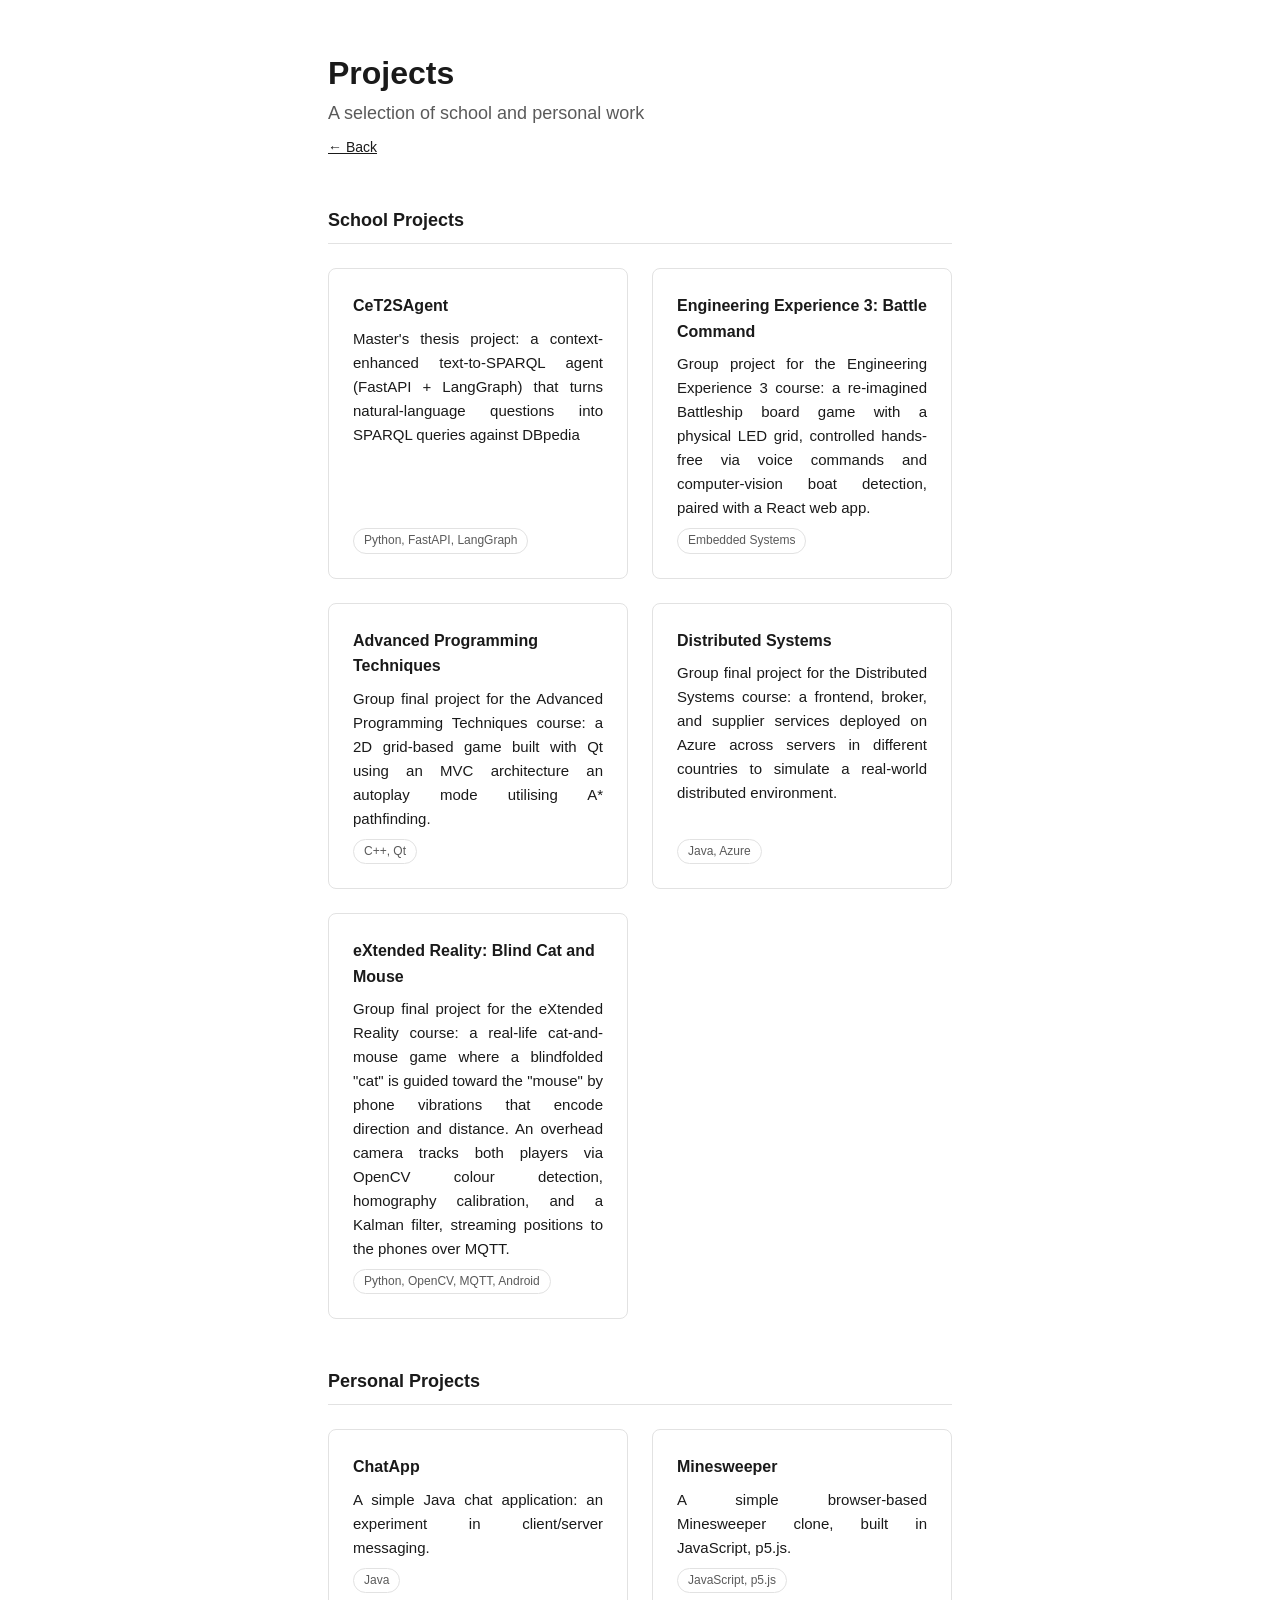
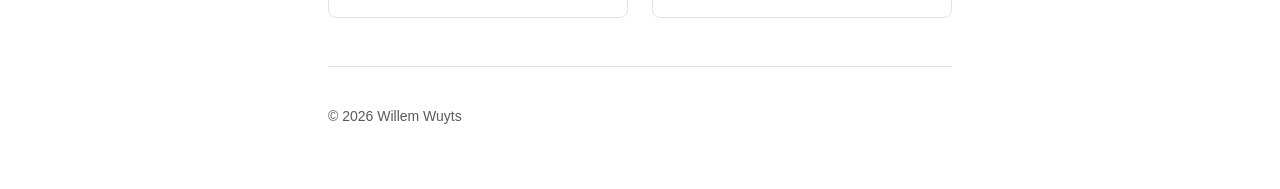
==== commit 038f17ed: "download pdf" ====
--- a/projects.html
+++ b/projects.html
@@ -3,73 +3,30 @@
 <head>
   <meta charset="UTF-8">
   <meta name="viewport" content="width=device-width, initial-scale=1.0">
-  <title>Projects — Willem Wuyts</title>
+  <title>Projects - Willem Wuyts</title>
   <meta name="description" content="School and personal coding projects by Willem Wuyts.">
   <link rel="stylesheet" href="css/style.css">
 </head>
-<body>
+<body class="page-projects">
 
   <header>
     <h1>Projects</h1>
     <p class="tagline">A selection of school and personal work</p>
-    <p class="contact">
-      <a href="index.html">&larr; Back to CV</a>
+    <p class="contact no-print">
+      <a href="index.html">&larr; Back</a>
     </p>
   </header>
 
   <main>
 
-    <section id="school-projects" aria-labelledby="school-projects-heading">
-      <h2 id="school-projects-heading">School Projects</h2>
-
-      <div class="project-grid">
-
-        <div class="project-card">
-          <h3><a href="https://github.com/WuytsW-KUL/CeT2SAgent" target="_blank" rel="noopener">CeT2SAgent</a></h3>
-          <p>Master's thesis project — a context-enhanced text-to-SPARQL agent (FastAPI + LangGraph) that turns natural-language questions into SPARQL queries against DBpedia and Wikidata.</p>
-          <span class="project-tag">Python</span>
-        </div>
-
-        <div class="project-card">
-          <h3><a href="https://github.com/WuytsW-KUL/Advanced-Programming-Techniques" target="_blank" rel="noopener">Advanced Programming Techniques</a></h3>
-          <p>Group final project for the Advanced Programming Techniques course: a 2D grid-based game built with Qt using an MVC architecture, with enemy AI, health/energy management, and an autoplay mode.</p>
-          <span class="project-tag">C++</span>
-        </div>
-
-        <div class="project-card">
-          <h3><a href="https://github.com/WuytsW-KUL/dsgt" target="_blank" rel="noopener">dsgt</a></h3>
-          <p>Final project for Distributed Systems: a broker service that lets users order a full set of recipe ingredients in one action, checking real-time stock across multiple independent supplier services.</p>
-          <span class="project-tag">Java</span>
-        </div>
-
-        <div class="project-card">
-          <h3><a href="https://github.com/LiamHeynderickx/BattleCommand_EE3" target="_blank" rel="noopener">BattleCommand_EE3</a></h3>
-          <p>Group project for the Engineering Experience 3 course — code and a written paper documenting the project, split across the repo's branches.</p>
-          <span class="project-tag">Group project</span>
-        </div>
-
-      </div>
-    </section>
-
-    <section id="personal-projects" aria-labelledby="personal-projects-heading">
-      <h2 id="personal-projects-heading">Personal Projects</h2>
-
-      <div class="project-grid">
-
-        <div class="project-card">
-          <h3><a href="https://github.com/WuytsW/ChatApp" target="_blank" rel="noopener">ChatApp</a></h3>
-          <p>A simple Java chat application — an experiment in client/server messaging.</p>
-          <span class="project-tag">Java</span>
-        </div>
-
-        <div class="project-card">
-          <h3><a href="https://github.com/WuytsW/Minesweeper" target="_blank" rel="noopener">Minesweeper</a></h3>
-          <p>A simple browser-based Minesweeper clone, built in JavaScript.</p>
-          <span class="project-tag">JavaScript</span>
-        </div>
-
-      </div>
-    </section>
+    <!-- Cards are rendered from js/projects-data.js by js/projects-render.js,
+         so the project list is authored in exactly one place and always
+         matches what the "Download PDF" button (on index.html) includes. -->
+    <div id="projects-root"></div>
+    <noscript>
+      <p>Enable JavaScript to view the project list, or see my repositories directly on
+        <a href="https://github.com/WuytsW">GitHub</a>.</p>
+    </noscript>
 
   </main>
 
@@ -77,5 +34,8 @@
     <p>&copy; 2026 Willem Wuyts</p>
   </footer>
 
+  <script src="js/projects-data.js" defer></script>
+  <script src="js/projects-render.js" defer></script>
+
 </body>
 </html>
--- a/css/style.css
+++ b/css/style.css
@@ -63,6 +63,15 @@
 header h1 {
   font-size: 2rem;
   font-weight: 700;
+  margin: 0;
+}
+
+.header-top {
+  display: flex;
+  align-items: center;
+  justify-content: space-between;
+  gap: var(--space-3);
+  flex-wrap: wrap;
   margin: 0 0 var(--space-3);
 }
 
@@ -124,6 +133,7 @@
 
 section p {
   margin: 0 0 var(--space-2);
+  text-align: justify;
 }
 
 section ul {
@@ -133,6 +143,7 @@
 
 section li {
   margin-bottom: var(--space-1);
+  text-align: justify;
 }
 
 /* ==========================================================================
@@ -165,17 +176,35 @@
    Skills
    ========================================================================== */
 
+.skills-group {
+  margin-top: var(--space-3);
+}
+
+.skills-group:first-of-type {
+  margin-top: 0;
+}
+
+.skills-group h3 {
+  margin: 0 0 var(--space-1);
+}
+
 .skills-list {
   list-style: none;
   display: flex;
   flex-wrap: wrap;
-  gap: 0.5rem 1.5rem;
+  gap: 0.5rem;
   padding: 0;
   margin: 0;
 }
 
 .skills-list li {
   margin-bottom: 0;
+  font-size: 0.875rem;
+  color: var(--color-text);
+  background: var(--color-bg);
+  border: 1px solid var(--color-border);
+  border-radius: 999px;
+  padding: 0.25rem 0.875rem;
 }
 
 /* ==========================================================================
@@ -192,10 +221,13 @@
   padding: 0.625rem 1.25rem;
   border: 1px solid var(--color-text);
   border-radius: 0.375rem;
+  background: none;
   color: var(--color-text);
   text-decoration: none;
+  font-family: inherit;
   font-size: 0.9375rem;
   font-weight: 600;
+  cursor: pointer;
   transition: background-color 0.15s ease, color 0.15s ease;
 }
 
@@ -207,6 +239,23 @@
 .btn:focus-visible {
   outline: 2px solid var(--color-focus);
   outline-offset: 2px;
+}
+
+.btn:disabled {
+  opacity: 0.6;
+  cursor: not-allowed;
+  pointer-events: none;
+}
+
+.pdf-status {
+  margin-top: var(--space-2);
+  font-size: 0.8125rem;
+  color: var(--color-text-muted);
+  text-align: center;
+}
+
+.pdf-status:empty {
+  display: none;
 }
 
 /* ==========================================================================
@@ -300,3 +349,38 @@
     height: 88px;
   }
 }
+
+/* ==========================================================================
+   Print (manual Ctrl+P / browser print, independent of the Download PDF
+   button below, which generates its own PDF via js/pdf.js instead)
+   ========================================================================== */
+
+@media print {
+  body {
+    max-width: none;
+    margin: 0;
+    padding: 0;
+  }
+
+  .no-print {
+    display: none !important;
+  }
+
+  .entry,
+  .entry-header,
+  .skills-group,
+  .project-card {
+    break-inside: avoid;
+    page-break-inside: avoid;
+  }
+
+  h2,
+  h3 {
+    break-after: avoid;
+    page-break-after: avoid;
+  }
+
+  .project-grid {
+    grid-template-columns: 1fr;
+  }
+}
